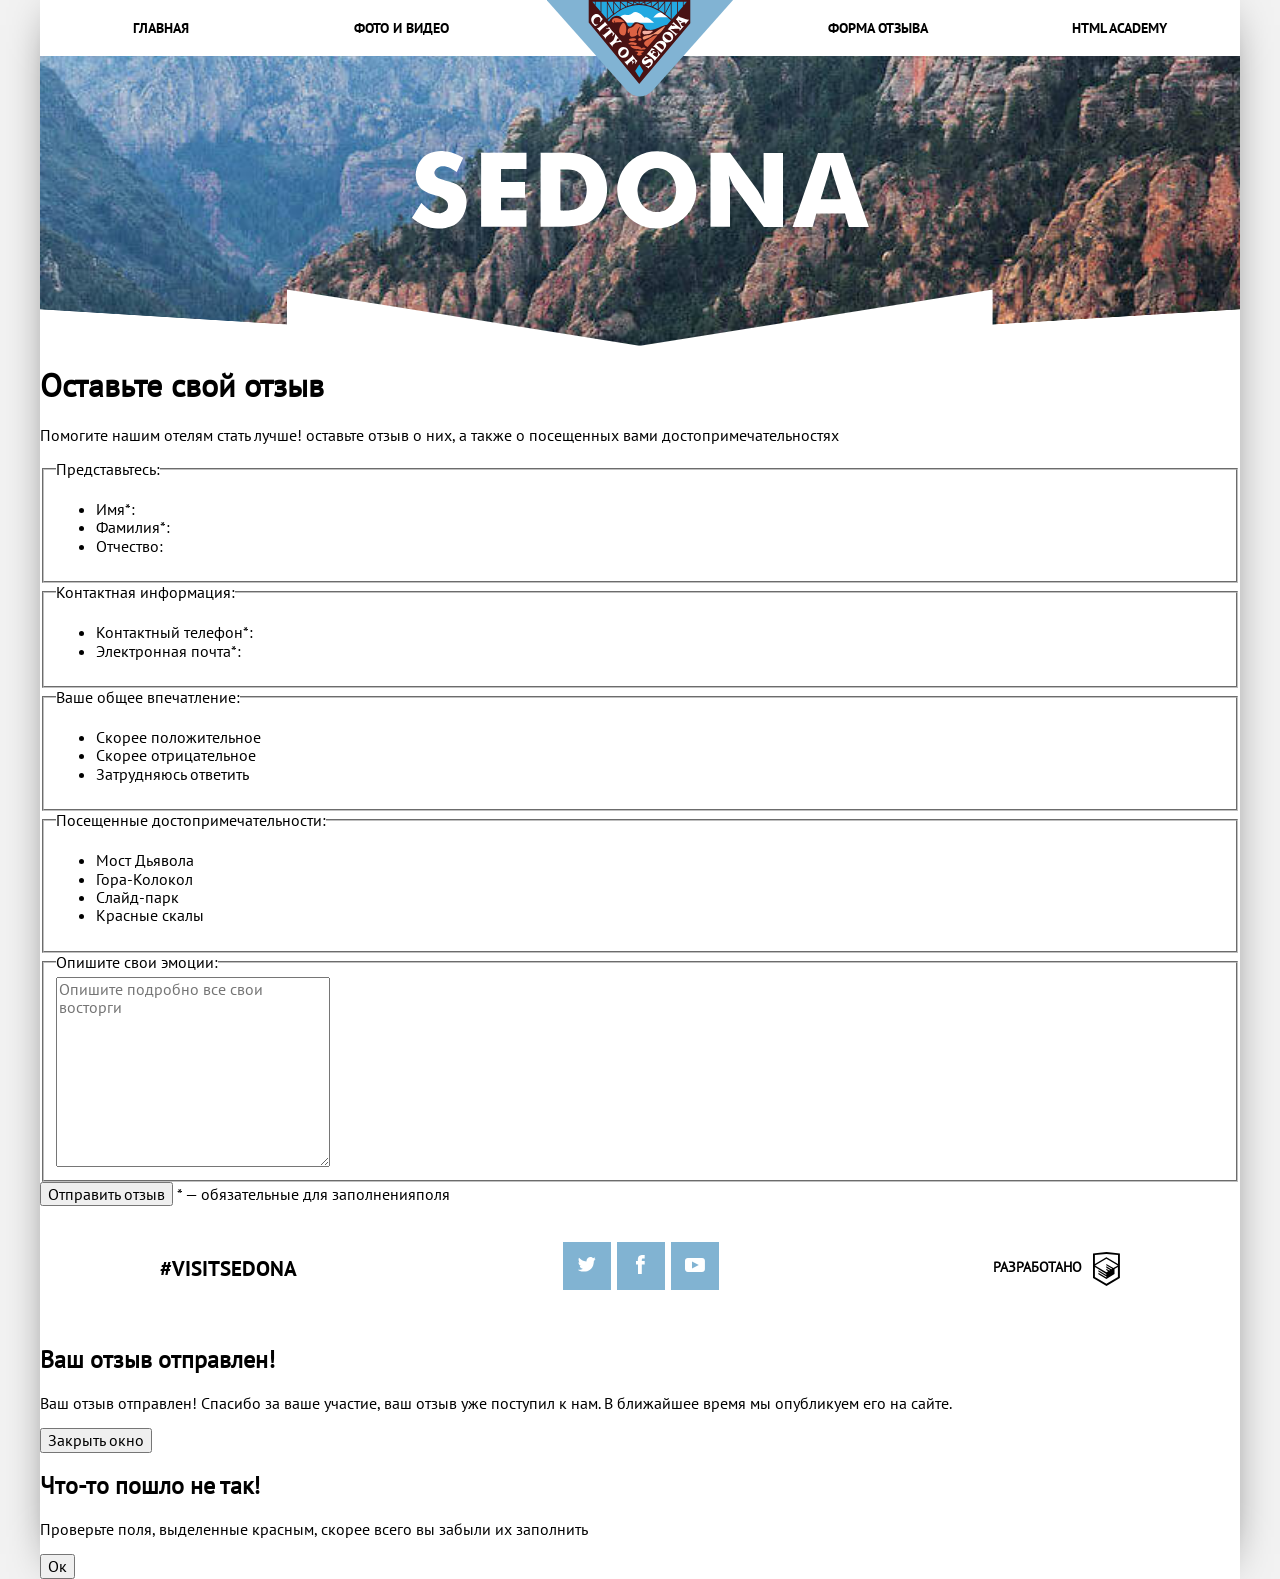
==== form.html @ fbe5e525 "Photo - done" ====
<!DOCTYPE html>
<html lang="en">

<head>
	<meta charset="UTF-8">
	<meta name="viewport" content="width=device-width,initial-scale=1">
	<link rel="stylesheet" href="css/normalize.css">
	<link rel="stylesheet" href="css/style.css">
	<title>Sedona</title>
</head>

<body class="inner-page">
	<div class="container">
		<header class="page-header page-header-nojs">
			<a href="index.html" class="page-header__logo">
				<picture>
					<source media="(min-width: 1200px)" srcset=img/logotype-desktop.svg>
					<source media="(min-width: 768px)" srcset=img/logotype-tablet.svg>
					<img class="page-header__image" src="img/logotype-mobile.svg" alt="Логотип курортного городка «Седона»">
				</picture>
			</a>
			<div class="page-header__wrapper"></div>
			<nav class="main-nav main-nav--closed main-nav--nojs">
				<button class="main-nav__toggle" type="button"><span class="visually-hidden">Открыть меню</span></button>
				<div class="main-nav__wrapper">
					<ul class="main-nav__list site-list">
						<li class="site-list__item site-list__item--active">
							<a href="index.html">Главная</a>
						</li>
						<li class="site-list__item">
							<a href="photo.html">Фото и видео</a>
						</li>
						<li class="site-list__item">
							<a>Форма отзыва</a>
						</li>
						<li class="site-list__item">
							<a href="#">HTML Academy</a>
						</li>
					</ul>
				</div>
			</nav>
		</header>
		<main class="inner-page">
			<section class="comments">
				<h1 class="comments__title">Оставьте свой отзыв</h1>
				<p class="comments__desc">Помогите нашим отелям стать лучше! оставьте отзыв о них, а также о посещенных вами достопримечательностях</p>
				<form action="https://echo.htmlacademy.ru" method="post" class="comments__form">
					<fieldset class="comments__introduce">
						<legend class="comments__form-title">Представьтесь:</legend>
						<ul class="introduce__list">
							<li class="introduce__item">
								<label class="introduce__name" for="name">Имя*:</label>
								<input type="text" class="visually-hidden" name="name" id="name" placeholder="Петр" aria-label="Введите ваше имя" required>
							</li>
							<li class="introduce__item">
								<label class="introduce__name" for="surname">Фамилия*:</label>
								<input type="text" class="visually-hidden" name="surname" id="surname" placeholder="Иванов" aria-label="Введите вашу фамилию" required>
							</li>
							<li class="introduce__item">
								<label class="introduce__name" for="patronymic">Отчество:</label>
								<input type="text" class="visually-hidden" name="patronymic" id="patronymic" placeholder="Александрович" aria-label="Введите ваше отчество">
							</li>
						</ul>
					</fieldset>
					<fieldset class="comments__contacts">
						<legend class="comments__form-title">Контактная информация:</legend>
						<ul class="contacts__list">
							<li class="contacts__item">
								<label for="phonenumber" class="contacts__name">Контактный телефон*:</label>
								<input type="text" class="visually-hidden" name="phonenumber" id="phonenumber" placeholder="Введите телефон" aria-label="Введите ваш номер телефона" required>
							</li>
							<li class="contacts__item">
								<label for="email" class="contacts__name">Электронная почта*:</label>
								<input type="email" class="visually-hidden" name="email" id="email" placeholder="Введите e-mail" aria-label="Введите вашу почту" required>
							</li>
						</ul>
					</fieldset>
					<fieldset class="comments__impression">
						<legend class="comments__form-title">Ваше общее впечатление:</legend>
						<ul class="impression__list">
							<li class="impression__item">
								<input type="radio" class="visually-hidden filter-input-radio" name="feel" value="positive" id="positive-radio" checked>
								<label for="positive-radio" class="impression__name">Скорее положительное</label>
							</li>
							<li class="impression__item">
								<input type="radio" class="visually-hidden filter-input-radio" name="feel" value="negative" id="negative-radio">
								<label for="negative-radio" class="impression__name">Скорее отрицательное</label>
							</li>
							<li class="impression__item">
								<input type="radio" class="visually-hidden filter-input-radio" name="feel" value="uncertainty" id="uncertainty-radio">
								<label for="uncertainty-radio" class="impression__name">Затрудняюсь ответить</label>
							</li>
						</ul>
					</fieldset>
					<fieldset class="comments__places">
						<legend class="comments__form-title">Посещенные достопримечательности:</legend>
						<ul class="places__list">
							<li class="places__item">
								<input type="checkbox" class="visually-hidden filter-input-checkbox" name="devilsbridge" id="devilsbridge" checked>
								<label for="devilsbridge" class="places__name">Мост Дьявола</label>
							</li>
							<li class="places__item">
								<input type="checkbox" class="visually-hidden filter-input-checkbox" name="mountainbell" id="mountainbell" checked>
								<label for="mountainbell" class="places__name">Гора-Колокол</label>
							</li>
							<li class="places__item">
								<input type="checkbox" class="visually-hidden filter-input-checkbox" name="slidepark" id="slidepark" checked>
								<label for="slidepark" class="places__name">Слайд-парк</label>
							</li>
							<li class="places__item">
								<input type="checkbox" class="visually-hidden filter-input-checkbox" name="redrocks" id="redrocks">
								<label for="redrocks" class="places__name">Красные скалы</label>
							</li>
						</ul>
					</fieldset>
					<fieldset class="comments__emotions">
						<legend class="form-title">Опишите свои эмоции:</legend>
						<textarea name="emotions" cols="30" rows="10" class="emotions__input" placeholder="Опишите подробно все свои восторги" aria-label="Опишите ваши эмоции, которые вы получили от путешествий"></textarea>
					</fieldset>
					<div class="comments__wrapper">
						<button class="comments__button" type="submit">Отправить отзыв</button>
						<span class="comments__required-fields"><span class="comments__star">*</span> — обязательные <span class="contest__required-desktop">для заполнения</span>поля</span>
					</div>
				</form>
			</section>

		</main>
		<footer class="page-footer">
			<div class="page-footer-wrapper">
				<b class="page-footer__hashtag">#visitsedona</b>
				<ul class="social__list">
					<li class="social__item">
						<a class="social__link" href="#">
							<img width="18" height="14" src="img/icon-twitter.svg" alt="Иконка социальной сети Твиттер">
						</a>
					</li>
					<li class="social__item">
						<a class="social__link" href="#">
							<img width="9" height="18" src="img/icon-facebook.svg" alt="Иконка социальной сети Фейсбук">
						</a>
					</li>
					<li class="social__item">
						<a class="social__link" href="#">
							<img width="20" height="14" src="img/icon-youtube.svg" alt="Иконка видеохостинга Ютуб">
						</a>
					</li>
				</ul>
				<div class="page-footer__copyright">
					<b class="page-footer__copyright-text" title="Логотип HTML Academy">Разработано</b>
					<a href="#" class="page-footer__copyright-link">
						<svg width="27" height="35" viewBox="0 0 27 35" fill="none">
							<path d="M13.6 0h-.1L0 1.4v24.7l13.5 8 13.4-8V1.4L13.6 0zM25 12.1L13.5 5.3v-.1h-.1l-.1-.1v.1L1.9 12.1v-9l11.5-1.2L25 3.1v9zM13.4 6.8l11.5 6.7-4.5 2.6-7.1-4.2v1.4l5.9 3.5-.9.5-5-3v1.4l3.8 2.3-.8.5-3-1.8v1.4l1.9 1.1-1.8 1.1L2 13.6l11.4-6.8zM1.9 15.1l11.4 6.8v1l-7.9-4.7v1.4l8 4.8v1.1l-8-4.7v1.4l8 4.8 8.1-4.9v-5.2l3.4-2v10l-11.5 6.9L1.9 25v-9.9z" fill="#000" />
						</svg>
					</a>
				</div>
			</div>
		</footer>
		<section class="success success-none">
			<h2 class="success__title">Ваш отзыв отправлен!</h2>
			<p class="success__text">Ваш отзыв отправлен! Спасибо за ваше участие, ваш отзыв уже поступил к нам. В ближайшее время мы опубликуем его на сайте.</p>
			<button class="success__close">Закрыть окно</button>
		</section>
		<section class="failure failure-none">
			<h2 class="failure__title">Что-то пошло не так!</h2>
			<p class="failure__text">Проверьте поля, выделенные красным, скорее всего вы забыли их заполнить</p>
			<button class="failure__confirm">Ок</button>
		</section>
	</div>
	<script src="scripts/main-nav.js"></script>
</body>

</html>
---- css/style.css ----
@font-face {
  font-weight: normal;
  font-family: "PT Sans Regular";
  font-style: normal;
  font-display: swap;
  src: url("../fonts/ptsans.woff2") format("woff2"), url("../fonts/ptsans.woff") format("woff");
}
@font-face {
  font-weight: bold;
  font-family: "PT Sans Bold";
  font-style: normal;
  font-display: swap;
  src: url("../fonts/ptsansbold.woff2") format("woff2"), url("../fonts/ptsansbold.woff") format("woff");
}
body {
  min-width: 320px;
  font-family: "PT Sans Regular", "Arial", sans-serif;
  background-color: #f2f2f2;
}
.container {
  max-width: 1200px;
  margin: 0 auto;
  background-color: #ffffff;
  box-shadow: 0px 0px 49px -25px #000000;
}
.visually-hidden:not(:focus):not(:active),
input[type="checkbox"].visually-hidden,
input[type="radio"].visually-hidden {
  position: absolute;
  width: 1px;
  height: 1px;
  margin: -1px;
  border: 0;
  padding: 0;
  white-space: nowrap;
  clip-path: insert(100%);
  clip: rect(0 0 0 0);
  overflow: hidden;
}
img {
  max-width: 100%;
  height: auto;
}
.list-reset {
  margin: 0;
  padding: 0;
  list-style: none;
}
.text-reset {
  margin: 0;
  padding: 0;
}
.index-central {
  margin: 0 auto;
  max-width: 940px;
}
.page-header {
  position: relative;
  width: 100%;
  display: flex;
  flex-direction: column;
}
.page-header__wrapper {
  position: relative;
  margin-top: -29.7px;
  order: 1;
  width: 100%;
  min-height: 389px;
  background-image: url(../img/text-index-mobile.svg), url(../img/bg-back-mobile@1x.jpg);
  background-repeat: no-repeat;
  background-position: center 90px, center 0px;
  background-size: 282px 214px, 768px auto;
}
@media (min-resolution: 144dpi), (min-resolution: 1.5dppx) {
  .page-header__wrapper {
    background-image: url(../img/text-index-mobile.svg), url(../img/bg-back-mobile@2x.jpg);
  }
}
.page-header__wrapper::after {
  content: "";
  position: absolute;
  bottom: 0;
  width: 100%;
  height: 26px;
  background: linear-gradient(to bottom left, transparent 50%, #ffffff 50.9%) left / 51.5% 100% no-repeat, linear-gradient(to bottom right, transparent 50%, #ffffff 50.9%) right / 51.5% 100% no-repeat;
}
.page-header__logo {
  text-align: center;
  z-index: 2;
}
.inner-page .page-header__wrapper {
  min-height: 158px;
  background-image: url(../img/inner-text-mobile.svg), url(../img/bg-back-mobile@1x.jpg);
  background-repeat: no-repeat;
  background-position: center 52px, center -231px;
  background-size: 229px 39px, 768px auto;
}
@media (min-width: 768px) {
  .page-header__wrapper {
    margin-top: 0px;
    min-height: 518px;
    background-image: url(../img/text-index-tablet.svg), url(../img/bg-back-desktop@1x.jpg);
    background-repeat: no-repeat;
    background-position: center 77px, center 0px;
    background-size: 460px 350px, 1200px auto;
  }
  .page-header__wrapper::after {
    content: "";
    position: absolute;
    bottom: -1px;
    width: 100%;
    height: 38px;
    background: linear-gradient(to bottom left, transparent 50%, #ffffff 50.9%) left / 51.5% 100% no-repeat, linear-gradient(to bottom right, transparent 50%, #ffffff 50.9%) right / 51.5% 100% no-repeat;
  }
  .page-header__wrapper::before {
    content: "";
    position: absolute;
    left: 50%;
    bottom: -1px;
    transform: translateX(-50%);
    width: 706px;
    height: 58px;
    background: linear-gradient(to bottom left, transparent 50%, #ffffff 50.9%) left / 51.5% 100% no-repeat, linear-gradient(to bottom right, transparent 50%, #ffffff 50.9%) right / 51.5% 100% no-repeat;
  }
  .inner-page .page-header__wrapper {
    min-height: 290px;
    background-image: url(../img/inner-text-tablet.svg), url(../img/bg-back-mobile@1x.jpg);
    background-repeat: no-repeat;
    background-position: center 95px, center -276px;
    background-size: 457px 78px, 1200px auto;
  }
}
@media (min-width: 768px) and (min-resolution: 144dpi), (min-width: 768px) and (min-resolution: 1.5dppx) {
  .page-header__wrapper {
    background-image: url(../img/text-index-tablet.svg), url(../img/bg-back-desktop@2x.jpg);
  }
}
.main-nav {
  position: relative;
}
.main-nav {
  order: -1;
}
@media (max-width: 767px) {
  .main-nav--opened .main-nav__list {
    display: block;
  }
  .main-nav--closed .main-nav__list {
    display: none;
  }
}
.main-nav__wrapper {
  background-color: #81b3d2;
}
.main-nav__list {
  margin: 0;
  padding: 0;
  list-style: none;
}
.site-list__item {
  box-shadow: inset 0px 1px 0px 0px rgba(255, 255, 255, 0.2), inset 0px -1px 0px 0px rgba(1, 1, 1, 0.2);
}
.site-list__item a {
  display: block;
  padding: 7px 25px;
  font-family: "PT Sans Bold";
  font-size: 18px;
  line-height: 40px;
  font-weight: bold;
  text-transform: uppercase;
  text-decoration: none;
  color: #ffffff;
  text-align: center;
}
.site-list__item:first-child {
  box-shadow: inset 0px 1px 0px 0px rgba(255, 255, 255, 0.2), inset 0px -1px 0px 0px rgba(1, 1, 1, 0.2);
}
.site-list__item:last-child {
  box-shadow: inset 0px 1px 0px 0px rgba(255, 255, 255, 0.2), inset 0px -1px 4px 0px rgba(1, 1, 1, 0.2);
}
.main-nav__toggle {
  position: absolute;
  top: 17px;
  right: 20px;
  display: block;
  padding: 0;
  width: 23px;
  height: 21px;
  background: none;
  border: none;
  z-index: 3;
}
.main-nav--closed .main-nav__toggle::before {
  content: "";
  position: absolute;
  top: 0;
  right: 0;
  width: 23px;
  height: 4px;
  background-color: #81b3d2;
  box-shadow: 0 8px 0 0 #81b3d2, 0 16px 0 0 #81b3d2;
}
.main-nav--opened .main-nav__toggle::before {
  content: "";
  position: absolute;
  top: -3px;
  right: 9.5px;
  width: 4px;
  height: 28px;
  background-color: #ffffff;
  transform: rotate(45deg);
}
.main-nav--opened .main-nav__toggle::after {
  content: "";
  position: absolute;
  top: -3px;
  right: 9.5px;
  width: 4px;
  height: 28px;
  background-color: #ffffff;
  transform: rotate(-45deg);
}
.main-nav--nojs .main-nav__list {
  display: block;
}
.main-nav--nojs .main-nav__toggle {
  display: none;
}
@media (min-width: 768px) {
  .page-header__logo {
    position: absolute;
    left: 50%;
    transform: translateX(-50%);
  }
  .main-nav__toggle {
    display: none;
  }
  .main-nav__wrapper {
    background-color: transparent;
  }
  .main-nav__list {
    min-height: 56px;
    display: flex;
    flex-wrap: wrap;
    align-items: center;
  }
  .site-list__item {
    width: 20%;
    box-shadow: none;
  }
  .site-list__item a {
    font-size: 14px;
    line-height: 26px;
    color: #000000;
  }
  .site-list__item:nth-child(-n+8) {
    width: 20.1%;
  }
  .site-list__item:nth-child(3),
  .site-list__item:nth-child(7) {
    margin-left: 19.6%;
  }
  .site-list__item:first-child {
    box-shadow: none;
  }
  .site-list__item:last-child {
    box-shadow: none;
  }
  .main-nav--nojs .main-nav__list {
    display: flex;
  }
}
.features__wrapper {
  max-width: 500px;
  padding: 0px 25px;
  margin: 39px auto 42px;
}
.features__city {
  display: block;
  margin-bottom: 29px;
  font-family: "PT Sans Bold";
  font-size: 18px;
  line-height: 26px;
  font-weight: bold;
  color: #000000;
  text-align: center;
  text-transform: uppercase;
}
.features__reason {
  margin: 0;
  padding: 0;
  font-family: "PT Sans Regular";
  font-size: 14px;
  line-height: 26px;
  font-weight: normal;
  color: #333333;
  text-align: center;
  text-transform: uppercase;
}
.features__list {
  margin: 0;
  padding: 0;
  list-style: none;
  margin-bottom: 30px;
  position: relative;
}
@media (max-width: 767px) {
  .features__list::before {
    content: "";
    position: absolute;
    top: -16px;
    width: 100%;
    height: 16px;
    background: linear-gradient(to bottom left, transparent 50%, #81b3d2 50.9%) left / 51.5% 100% no-repeat, linear-gradient(to bottom right, transparent 50%, #81b3d2 50.9%) right / 51.5% 100% no-repeat;
  }
}
.features__items-wrapper {
  position: relative;
  padding: 29px 32px;
  max-width: 512px;
  margin: 0px auto;
  box-sizing: border-box;
}
.features__items-wrapper::after {
  content: "";
  position: absolute;
  bottom: 0;
  left: 50%;
  transform: translateX(-50%);
  width: 88%;
  height: 1px;
  background-color: #d6d6d6;
}
@media (min-width: 550px) {
  .features__items-wrapper::after {
    width: 100%;
  }
}
.features__item:nth-child(n+3) {
  background-color: #eeeeee;
}
.features__item:last-child .features__items-wrapper::after {
  content: none;
}
.features__text-wrapper {
  padding: 39px 20px 41px;
  background-color: #81b3d2;
}
.features__title {
  margin: 0;
  padding: 0;
  font-family: "PT Sans Bold";
  font-size: 18px;
  line-height: 26px;
  font-weight: bold;
  text-transform: uppercase;
  text-align: center;
  color: #ffffff;
}
.features__number,
.features__desc {
  margin: 0;
  padding: 0;
  font-family: "PT Sans Regular";
  font-size: 14px;
  line-height: 21px;
  font-weight: normal;
  color: #ffffff;
  text-align: center;
  text-transform: uppercase;
}
.features__number {
  display: block;
  padding: 10px 0px 18px;
}
.features__title--color {
  color: #000000;
}
.features__text-color {
  color: #333333;
}
.features_wrapper-picture {
  margin: 0;
  padding: 0;
  font-size: 0;
  line-height: 0;
  text-align: center;
  background-color: #ededed;
}
.features__sublist {
  margin: 0;
  padding: 0;
  list-style: none;
  padding: 37px 20px 7px 70px;
  display: flex;
  flex-direction: column;
  max-width: 512px;
  margin: 0 auto;
  box-sizing: border-box;
}
.features__sublist-item {
  position: relative;
  margin-bottom: 31px;
}
.features__sublist-title {
  margin: 0;
  padding: 0;
  margin-bottom: 17px;
  font-family: "PT Sans Bold";
  font-size: 18px;
  line-height: 26px;
  font-weight: bold;
  color: #000000;
  text-transform: uppercase;
}
.features__sublist-desc {
  margin: 0;
  padding: 0;
  font-family: "PT Sans Regular";
  font-size: 14px;
  line-height: 21px;
  font-weight: normal;
  color: #333333;
  text-transform: uppercase;
}
.features__sublist-house::before {
  content: "";
  position: absolute;
  top: -8.2px;
  left: -48px;
  width: 39px;
  height: 37px;
  background-image: url('../img/icon-house.svg');
}
.features__sublist--food {
  order: 1;
}
.features__sublist--food::before {
  content: "";
  position: absolute;
  top: -4px;
  left: -52px;
  width: 40px;
  height: 35px;
  background-image: url('../img/icon-food.svg');
}
.features__sublist--souvenir::before {
  content: "";
  position: absolute;
  top: -10.2px;
  left: -45px;
  width: 32px;
  height: 38px;
  background-image: url('../img/icon-souvenir.svg');
}
@media (min-width: 768px) {
  .features__wrapper {
    margin: 48px auto 49px;
  }
  .features__city {
    font-size: 21px;
    margin-bottom: 30px;
  }
  .features__list {
    display: flex;
    flex-direction: row;
    flex-wrap: wrap;
    margin-bottom: 0;
  }
  .features__item:nth-child(n+3) {
    width: 33.33333333%;
  }
  .features__item-wrapper {
    display: flex;
  }
  .features__text-wrapper {
    width: 33.33333333%;
    display: flex;
    flex-direction: column;
    justify-content: center;
    box-sizing: border-box;
  }
  .features__title {
    font-size: 21px;
  }
  .features__number {
    padding: 12px 0px 24px;
  }
  .features_wrapper-picture {
    width: 66.66666667%;
  }
  .features__picture {
    width: 100%;
    height: 256px;
  }
  .features__text-wrapper--sort {
    order: 1;
  }
  .features__sublist {
    margin-left: -7.553%;
    padding: 161px 48px 41px;
    max-width: none;
    flex-direction: row;
    justify-content: flex-start;
    flex-wrap: wrap;
  }
  .features__sublist-item {
    margin-left: 7.553%;
    margin-bottom: 20px;
    width: 25.3%;
  }
  .features__sublist-house::before {
    top: -99px;
    left: 50%;
    transform: translateX(-50%);
    width: 75px;
    height: 73px;
    background-image: url('../img/icon-house-tablet.svg');
  }
  .features__sublist--food {
    order: 0;
  }
  .features__sublist--food::before {
    top: -99px;
    left: 50%;
    transform: translateX(-50%);
    width: 77px;
    height: 69px;
    background-image: url('../img/icon-food-tablet.svg');
  }
  .features__sublist--souvenir::before {
    top: -99px;
    left: 50%;
    transform: translateX(-50%);
    width: 63px;
    height: 76px;
    background-image: url('../img/icon-souvenir-tablet.svg');
  }
  .features__sublist-title {
    margin-bottom: 20px;
    font-size: 21px;
    text-align: center;
  }
  .features__sublist-desc {
    text-align: center;
  }
  .features__items-wrapper {
    padding: 47px 49px 45px;
  }
  .features__items-wrapper::after {
    content: none;
  }
}
.beinterestedin {
  margin: 0 auto;
  padding: 0px 20px 49px;
  max-width: 512px;
  box-sizing: border-box;
}
.beinterestedin__title {
  display: block;
  margin-bottom: 23px;
  font-family: "PT Sans Bold";
  font-size: 21px;
  line-height: 26px;
  font-weight: bold;
  color: #000000;
  text-align: center;
  text-transform: uppercase;
}
.beinterestedin__desc {
  margin: 0;
  padding: 0;
  margin-bottom: 35px;
  font-family: "PT Sans Regular";
  font-size: 14px;
  line-height: 24px;
  font-weight: normal;
  color: #333333;
  text-align: center;
  text-transform: uppercase;
}
.beinterestedin__desc--br {
  display: none;
}
.beinterestedin__button {
  display: block;
  width: 100%;
  padding: 16px 20px;
  font-family: "PT Sans Bold";
  font-size: 21px;
  line-height: 26px;
  font-weight: bold;
  color: #ffffff;
  text-align: center;
  text-transform: uppercase;
  border: 0;
  background-color: #81b3d2;
  box-sizing: border-box;
  cursor: pointer;
}
@media (min-width: 768px) {
  .beinterestedin {
    padding: 56px 0px 58px;
    max-width: 458px;
  }
  .beinterestedin__title {
    font-size: 30px;
    margin-bottom: 36px;
  }
  .beinterestedin__desc--br {
    display: block;
  }
}
.map__wrapper {
  width: 100%;
  height: 350px;
  background: url(../img/icon-map-marker.svg) no-repeat, url(../img/bg-map-desktop@1x.jpg) no-repeat #eeeeee;
  background-size: 27px 27px, auto 350px;
  background-position: 50% 49.5%, 50% 46.5%;
}
@media (min-resolution: 144dpi), (min-resolution: 1.5dppx) {
  .map__wrapper {
    background: url(../img/icon-map-marker.svg) no-repeat, url(../img/bg-map-desktop@2x.jpg) no-repeat #eeeeee;
    background-size: 27px 27px,
			auto 350px;
    background-position: 50% 49.5%, 50% 46.5%;
  }
}
.iframe-map {
  width: 100%;
}
.photos__data-wrapper {
  padding: 40px 20px 30px;
  max-width: 435px;
  margin: 0 auto;
}
.photos__title {
  margin: 0;
  padding: 0;
  margin-bottom: 28px;
  font-family: "PT Sans Bold";
  font-size: 18px;
  line-height: 26px;
  font-weight: bold;
  color: #000000;
  text-align: center;
  text-transform: uppercase;
}
.photos__desc {
  margin: 0;
  padding: 0;
  font-family: "PT Sans Regular";
  font-size: 14px;
  line-height: 24px;
  font-weight: normal;
  color: #333333;
  text-align: center;
  text-transform: uppercase;
}
.photos__list {
  margin: 0;
  padding: 0;
  list-style: none;
  display: flex;
  flex-direction: column;
}
.photos__item {
  padding: 22px 0px 17px;
  display: flex;
  justify-content: center;
  border-top: 1px solid #e5e5e5;
  border-bottom: 1px solid #e5e5e5;
}
.photos_wrapper-picture {
  margin: 0;
  padding: 0;
  margin-bottom: 12px;
  font-size: 0;
  line-height: 0;
}
.photos__title-picture {
  margin: 0;
  padding: 0;
  margin-bottom: 2px;
  font-family: "PT Sans Bold";
  font-size: 14px;
  line-height: 24px;
  font-weight: bold;
  color: #000000;
  text-transform: uppercase;
  text-align: left;
}
.photos__author-name {
  margin: 0;
  padding: 0;
  margin-bottom: 9px;
  display: block;
  font-family: "PT Sans Regular";
  font-size: 14px;
  line-height: 24px;
  font-weight: normal;
  color: #333333;
  text-align: left;
}
.photos__like-wrapper {
  display: flex;
  align-items: center;
  min-width: 65px;
}
.like__button {
  margin: 0;
  padding: 0;
  margin-right: 16px;
  border: 0;
  background: 0;
}
.photos__count {
  position: relative;
  display: block;
  font-family: "PT Sans Bold";
  font-size: 14px;
  line-height: 24px;
  font-weight: bold;
  color: #000000;
}
@media (min-width: 768px) {
  .photos {
    margin: 0 auto;
    padding: 0px 60px;
    max-width: 768px;
    box-sizing: border-box;
  }
  .photos__data-wrapper {
    padding: 72px 0px 70px;
  }
  .photos__title {
    font-size: 30px;
  }
  .photos__list {
    flex-direction: row;
    flex-wrap: wrap;
  }
  .photos__item {
    padding: 0;
    border: 0;
  }
  .photos__item:first-child {
    width: 100%;
  }
  .photos_wrapper-picture {
    margin: 0;
  }
  .photos-wrapper-color {
    padding: 15px 20px;
    display: flex;
    justify-content: space-between;
    background-color: #f2f2f2;
  }
  .photos__author-name {
    margin: 0;
  }
  .like__button {
    margin-right: 10px;
  }
}
@media (min-width: 1200px) {
  .photos {
    padding: 0;
    min-width: 100%;
  }
  .photos__data-wrapper {
    padding-top: 109px;
  }
  .photos__item-wrapper {
    position: relative;
  }
  .photos__title-picture {
    color: #ffffff;
  }
  .photos__author-name {
    color: #ffffff;
  }
  .like__button path {
    opacity: 1;
    fill: #ffffff;
  }
  .photos__count {
    color: #ffffff;
  }
  .photos-wrapper-color {
    position: absolute;
    margin-top: -80px;
    width: 100%;
    background-color: rgba(0, 0, 0, 0.3);
    box-sizing: border-box;
  }
}
.videopres {
  padding: 35px 0px 39px;
}
.videopres-text-wrapper {
  margin: 0 auto;
  padding: 0px 20px;
  max-width: 440px;
}
.videopres__title {
  display: block;
  margin-bottom: 28px;
  font-family: "PT Sans Bold";
  font-size: 18px;
  line-height: 26px;
  font-weight: bold;
  color: #000000;
  text-transform: uppercase;
  text-align: center;
}
.videopres__desc {
  margin: 0;
  padding: 0;
  margin-bottom: 35px;
  font-family: "PT Sans Regular";
  font-size: 14px;
  line-height: 24px;
  font-weight: normal;
  color: #333333;
  text-transform: uppercase;
  text-align: center;
}
.videopres_wrapper-picture {
  margin: 0;
  padding: 0;
  font-size: 0;
  line-height: 0;
  text-align: center;
}
.videopres__controls {
  position: relative;
  margin: 0 auto;
  max-width: 280px;
}
.videopres__progress-bar {
  position: absolute;
  top: -45px;
  width: 280px;
  height: 45px;
  background-color: rgba(0, 0, 0, 0.6);
}
.videopres__progress-bar::before {
  content: "";
  position: absolute;
  top: 50%;
  left: 50%;
  transform: translate(-50%, -50%);
  width: 235px;
  height: 3px;
  background-color: rgba(255, 255, 255, 0.2);
}
.videopres__progress-bar::after {
  content: "";
  position: absolute;
  top: 50%;
  left: 58px;
  transform: translateY(-50%);
  width: 9px;
  height: 9px;
  background-color: #ffffff;
  border-radius: 50%;
}
.videopres__buttons {
  padding-left: 25px;
  padding-right: 23px;
  height: 66px;
  display: flex;
  justify-content: space-between;
  background-color: #f2f2f2;
}
.videopres__button {
  padding: 0;
  border: none;
  background: none;
}
.button-subtitle {
  margin-left: auto;
  margin-right: 31px;
}
.videopres_wrapper-video {
  position: relative;
}
.video {
  position: absolute;
  width: 100%;
  height: 100%;
  z-index: 2;
}
@media (min-width: 768px) {
  .videopres {
    margin: 0 auto;
    padding: 64px 60px 39px;
    max-width: 768px;
    box-sizing: border-box;
  }
  .videopres__title {
    font-size: 30px;
  }
  .videopres__desc {
    margin-bottom: 73px;
  }
  .videopres__controls {
    margin-top: -93px;
    min-width: 100%;
  }
  .videopres__progress-bar {
    top: auto;
    width: 89%;
    height: 93px;
    background: none;
  }
  .videopres__progress-bar::before {
    width: 389px;
  }
  .videopres__progress-bar::after {
    left: 206px;
  }
  .videopres__buttons {
    padding-left: 35px;
    padding-right: 41px;
    height: 93px;
    background-color: rgba(0, 0, 0, 0.6);
  }
  .videopres__button path {
    fill: #ffffff;
  }
}
@media (min-width: 1200px) {
  .videopres {
    padding: 64px 0px 84px;
    max-width: 800px;
  }
  .videopres__progress-bar::before {
    width: 540px;
  }
}
.page-footer {
  padding: 38px 0px 23px;
}
.page-footer-wrapper {
  display: flex;
  flex-direction: column;
  align-items: center;
}
@media (min-width: 600px) {
  .page-footer-wrapper {
    flex-direction: row;
    justify-content: space-around;
  }
}
.page-footer__hashtag {
  display: block;
  font-family: "PT Sans Bold";
  font-size: 21px;
  line-height: 26px;
  font-weight: normal;
  color: #000000;
  text-transform: uppercase;
}
.social__list {
  margin: 0;
  padding: 0;
  list-style: none;
  margin: 38px 0px 34px -6px;
  width: 162px;
  display: flex;
  justify-content: flex-start;
  flex-wrap: wrap;
}
@media (min-width: 600px) {
  .social__list {
    margin: 0;
  }
}
.social__item {
  margin-left: 6px;
  margin-bottom: 6px;
  display: flex;
  justify-content: center;
  align-items: center;
  width: 48px;
  height: 48px;
  background-color: #81b3d2;
}
.page-footer__copyright {
  display: flex;
  align-items: center;
}
.page-footer__copyright-text {
  display: block;
  margin-top: -5px;
  margin-right: 11px;
  font-family: "PT Sans Regular";
  font-size: 14px;
  line-height: 26px;
  font-weight: bold;
  color: #000000;
  text-transform: uppercase;
}
.page-footer__copyright-link {
  font-size: 0;
}
@media (min-width: 768px) {
  .page-footer {
    padding: 36px 60px 30px;
  }
  .page-footer-wrapper {
    justify-content: space-between;
  }
  .social__list {
    margin-left: -15px;
  }
}
@media (min-width: 1200px) {
  .page-footer {
    padding: 36px 120px 30px;
  }
}
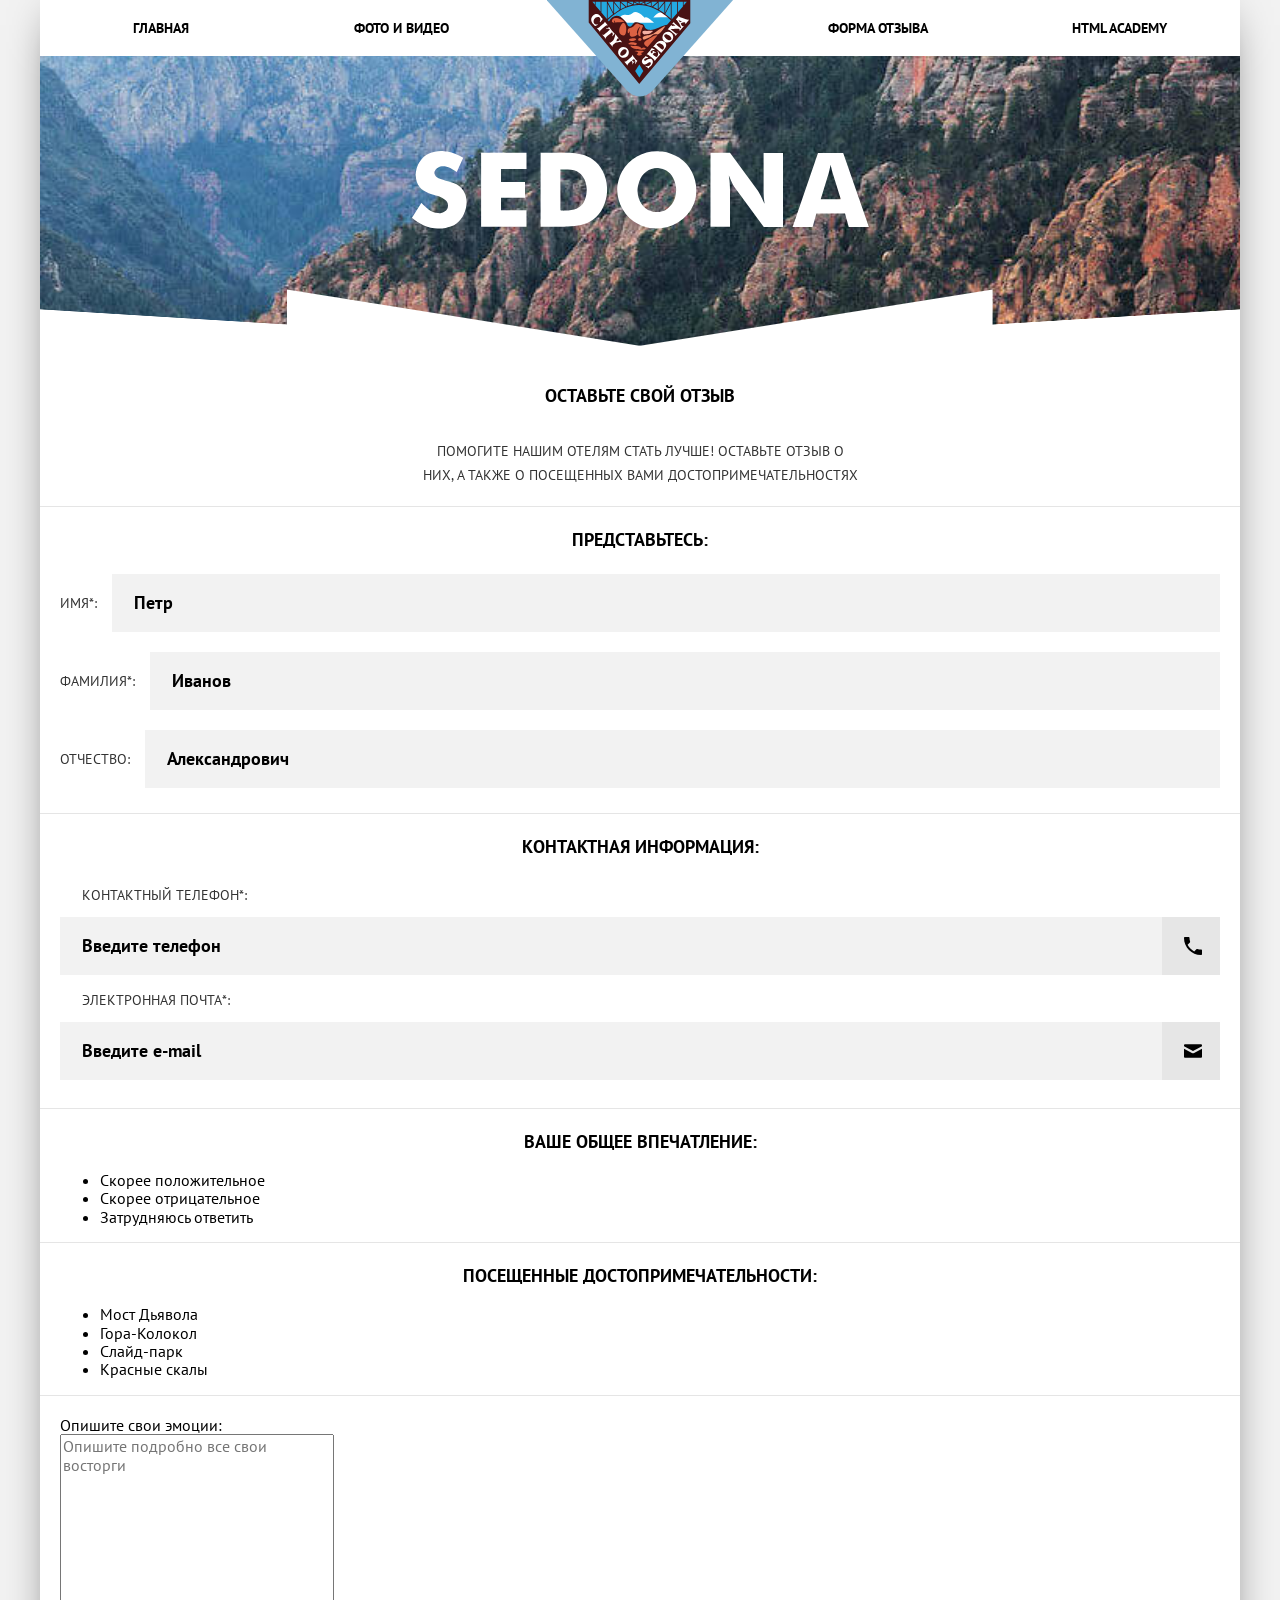
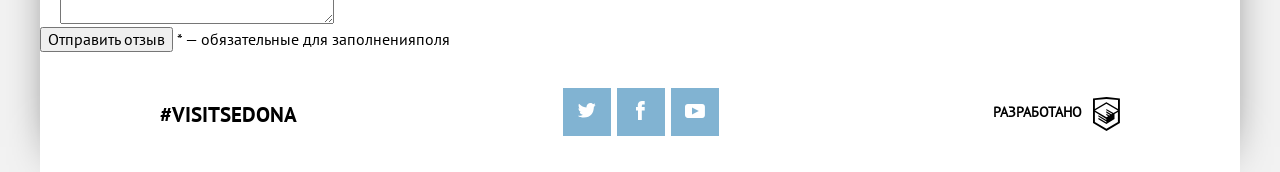
==== commit a9cbae0d: "Начал делать form__mobile" ====
--- a/form.html
+++ b/form.html
@@ -42,88 +42,99 @@
 		</header>
 		<main class="inner-page">
 			<section class="comments">
-				<h1 class="comments__title">Оставьте свой отзыв</h1>
-				<p class="comments__desc">Помогите нашим отелям стать лучше! оставьте отзыв о них, а также о посещенных вами достопримечательностях</p>
+				<div class="comments__text-wrapper">
+					<h1 class="comments__title">Оставьте свой отзыв</h1>
+					<p class="comments__desc">Помогите нашим отелям стать лучше! оставьте отзыв о них, а также о посещенных вами достопримечательностях</p>
+				</div>
 				<form action="https://echo.htmlacademy.ru" method="post" class="comments__form">
-					<fieldset class="comments__introduce">
-						<legend class="comments__form-title">Представьтесь:</legend>
-						<ul class="introduce__list">
-							<li class="introduce__item">
-								<label class="introduce__name" for="name">Имя*:</label>
-								<input type="text" class="visually-hidden" name="name" id="name" placeholder="Петр" aria-label="Введите ваше имя" required>
-							</li>
-							<li class="introduce__item">
-								<label class="introduce__name" for="surname">Фамилия*:</label>
-								<input type="text" class="visually-hidden" name="surname" id="surname" placeholder="Иванов" aria-label="Введите вашу фамилию" required>
-							</li>
-							<li class="introduce__item">
-								<label class="introduce__name" for="patronymic">Отчество:</label>
-								<input type="text" class="visually-hidden" name="patronymic" id="patronymic" placeholder="Александрович" aria-label="Введите ваше отчество">
-							</li>
-						</ul>
-					</fieldset>
-					<fieldset class="comments__contacts">
-						<legend class="comments__form-title">Контактная информация:</legend>
-						<ul class="contacts__list">
-							<li class="contacts__item">
-								<label for="phonenumber" class="contacts__name">Контактный телефон*:</label>
-								<input type="text" class="visually-hidden" name="phonenumber" id="phonenumber" placeholder="Введите телефон" aria-label="Введите ваш номер телефона" required>
-							</li>
-							<li class="contacts__item">
-								<label for="email" class="contacts__name">Электронная почта*:</label>
-								<input type="email" class="visually-hidden" name="email" id="email" placeholder="Введите e-mail" aria-label="Введите вашу почту" required>
-							</li>
-						</ul>
-					</fieldset>
-					<fieldset class="comments__impression">
-						<legend class="comments__form-title">Ваше общее впечатление:</legend>
-						<ul class="impression__list">
-							<li class="impression__item">
-								<input type="radio" class="visually-hidden filter-input-radio" name="feel" value="positive" id="positive-radio" checked>
-								<label for="positive-radio" class="impression__name">Скорее положительное</label>
-							</li>
-							<li class="impression__item">
-								<input type="radio" class="visually-hidden filter-input-radio" name="feel" value="negative" id="negative-radio">
-								<label for="negative-radio" class="impression__name">Скорее отрицательное</label>
-							</li>
-							<li class="impression__item">
-								<input type="radio" class="visually-hidden filter-input-radio" name="feel" value="uncertainty" id="uncertainty-radio">
-								<label for="uncertainty-radio" class="impression__name">Затрудняюсь ответить</label>
-							</li>
-						</ul>
-					</fieldset>
-					<fieldset class="comments__places">
-						<legend class="comments__form-title">Посещенные достопримечательности:</legend>
-						<ul class="places__list">
-							<li class="places__item">
-								<input type="checkbox" class="visually-hidden filter-input-checkbox" name="devilsbridge" id="devilsbridge" checked>
-								<label for="devilsbridge" class="places__name">Мост Дьявола</label>
-							</li>
-							<li class="places__item">
-								<input type="checkbox" class="visually-hidden filter-input-checkbox" name="mountainbell" id="mountainbell" checked>
-								<label for="mountainbell" class="places__name">Гора-Колокол</label>
-							</li>
-							<li class="places__item">
-								<input type="checkbox" class="visually-hidden filter-input-checkbox" name="slidepark" id="slidepark" checked>
-								<label for="slidepark" class="places__name">Слайд-парк</label>
-							</li>
-							<li class="places__item">
-								<input type="checkbox" class="visually-hidden filter-input-checkbox" name="redrocks" id="redrocks">
-								<label for="redrocks" class="places__name">Красные скалы</label>
-							</li>
-						</ul>
-					</fieldset>
-					<fieldset class="comments__emotions">
-						<legend class="form-title">Опишите свои эмоции:</legend>
-						<textarea name="emotions" cols="30" rows="10" class="emotions__input" placeholder="Опишите подробно все свои восторги" aria-label="Опишите ваши эмоции, которые вы получили от путешествий"></textarea>
-					</fieldset>
+					<div class="comments-wrapper">
+						<fieldset class="comments__introduce comments__fieldset">
+							<legend class="comments__form-title">Представьтесь:</legend>
+							<ul class="introduce__list">
+								<li class="introduce__item">
+									<label class="introduce__name" for="name">Имя*:</label>
+									<input type="text" class="introduce__input" name="name" id="name" placeholder="Петр" aria-label="Введите ваше имя" required>
+								</li>
+								<li class="introduce__item">
+									<label class="introduce__name" for="surname">Фамилия*:</label>
+									<input type="text" class="introduce__input" name="surname" id="surname" placeholder="Иванов" aria-label="Введите вашу фамилию" required>
+								</li>
+								<li class="introduce__item">
+									<label class="introduce__name" for="patronymic">Отчество:</label>
+									<input type="text" class="introduce__input" name="patronymic" id="patronymic" placeholder="Александрович" aria-label="Введите ваше отчество">
+								</li>
+							</ul>
+						</fieldset>
+					</div>
+					<div class="comments-wrapper">
+						<fieldset class="comments__contacts comments__fieldset">
+							<legend class="comments__form-title">Контактная информация:</legend>
+							<ul class="contacts__list">
+								<li class="contacts__item">
+									<label for="phonenumber" class="contacts__name">Контактный телефон*:</label>
+									<input type="text" class="contacts__input" name="phonenumber" id="phonenumber" placeholder="Введите телефон" aria-label="Введите ваш номер телефона" required>
+								</li>
+								<li class="contacts__item">
+									<label for="email" class="contacts__name">Электронная почта*:</label>
+									<input type="email" class="contacts__input" name="email" id="email" placeholder="Введите e-mail" aria-label="Введите вашу почту" required>
+								</li>
+							</ul>
+						</fieldset>
+					</div>
+					<div class="comments-wrapper">
+						<fieldset class="comments__impression comments__fieldset">
+							<legend class="comments__form-title">Ваше общее впечатление:</legend>
+							<ul class="impression__list">
+								<li class="impression__item">
+									<input type="radio" class="visually-hidden filter-input-radio" name="feel" value="positive" id="positive-radio" checked>
+									<label for="positive-radio" class="impression__name">Скорее положительное</label>
+								</li>
+								<li class="impression__item">
+									<input type="radio" class="visually-hidden filter-input-radio" name="feel" value="negative" id="negative-radio">
+									<label for="negative-radio" class="impression__name">Скорее отрицательное</label>
+								</li>
+								<li class="impression__item">
+									<input type="radio" class="visually-hidden filter-input-radio" name="feel" value="uncertainty" id="uncertainty-radio">
+									<label for="uncertainty-radio" class="impression__name">Затрудняюсь ответить</label>
+								</li>
+							</ul>
+						</fieldset>
+					</div>
+					<div class="comments-wrapper">
+						<fieldset class="comments__places comments__fieldset">
+							<legend class="comments__form-title">Посещенные достопримечательности:</legend>
+							<ul class="places__list">
+								<li class="places__item">
+									<input type="checkbox" class="visually-hidden filter-input-checkbox" name="devilsbridge" id="devilsbridge" checked>
+									<label for="devilsbridge" class="places__name">Мост Дьявола</label>
+								</li>
+								<li class="places__item">
+									<input type="checkbox" class="visually-hidden filter-input-checkbox" name="mountainbell" id="mountainbell" checked>
+									<label for="mountainbell" class="places__name">Гора-Колокол</label>
+								</li>
+								<li class="places__item">
+									<input type="checkbox" class="visually-hidden filter-input-checkbox" name="slidepark" id="slidepark" checked>
+									<label for="slidepark" class="places__name">Слайд-парк</label>
+								</li>
+								<li class="places__item">
+									<input type="checkbox" class="visually-hidden filter-input-checkbox" name="redrocks" id="redrocks">
+									<label for="redrocks" class="places__name">Красные скалы</label>
+								</li>
+							</ul>
+						</fieldset>
+					</div>
+					<div class="comments-wrapper">
+						<fieldset class="comments__emotions comments__fieldset">
+							<legend class="form-title">Опишите свои эмоции:</legend>
+							<textarea name="emotions" cols="30" rows="10" class="emotions__input" placeholder="Опишите подробно все свои восторги" aria-label="Опишите ваши эмоции, которые вы получили от путешествий"></textarea>
+						</fieldset>
+					</div>
 					<div class="comments__wrapper">
 						<button class="comments__button" type="submit">Отправить отзыв</button>
 						<span class="comments__required-fields"><span class="comments__star">*</span> — обязательные <span class="contest__required-desktop">для заполнения</span>поля</span>
 					</div>
 				</form>
 			</section>
-
 		</main>
 		<footer class="page-footer">
 			<div class="page-footer-wrapper">
@@ -155,6 +166,7 @@
 				</div>
 			</div>
 		</footer>
+		<!--
 		<section class="success success-none">
 			<h2 class="success__title">Ваш отзыв отправлен!</h2>
 			<p class="success__text">Ваш отзыв отправлен! Спасибо за ваше участие, ваш отзыв уже поступил к нам. В ближайшее время мы опубликуем его на сайте.</p>
@@ -165,6 +177,7 @@
 			<p class="failure__text">Проверьте поля, выделенные красным, скорее всего вы забыли их заполнить</p>
 			<button class="failure__confirm">Ок</button>
 		</section>
+-->
 	</div>
 	<script src="scripts/main-nav.js"></script>
 </body>
--- a/css/style.css
+++ b/css/style.css
@@ -941,6 +941,157 @@
     width: 540px;
   }
 }
+.comments__text-wrapper {
+  padding: 37px 20px 19px;
+  margin: 0 auto;
+  max-width: 435px;
+}
+.comments__title {
+  margin: 0;
+  padding: 0;
+  margin-bottom: 30px;
+  font-family: "PT Sans Bold";
+  font-size: 18px;
+  line-height: 26px;
+  font-weight: bold;
+  color: #000000;
+  text-align: center;
+  text-transform: uppercase;
+}
+.comments__desc {
+  margin: 0;
+  padding: 0;
+  font-family: "PT Sans Regular";
+  font-size: 14px;
+  line-height: 24px;
+  font-weight: normal;
+  color: #333333;
+  text-align: center;
+  text-transform: uppercase;
+}
+.comments__form {
+  display: flex;
+  flex-direction: column;
+}
+.comments-wrapper {
+  padding-top: 20px;
+  border-top: 1px solid #e5e5e5;
+}
+.comments__fieldset {
+  margin: 0;
+  padding: 0px 20px;
+  border: 0;
+}
+.comments__introduce {
+  margin-bottom: 25px;
+}
+.comments__form-title {
+  font-family: "PT Sans Bold";
+  font-size: 18px;
+  line-height: 26px;
+  font-weight: bold;
+  text-align: center;
+  text-transform: uppercase;
+}
+.introduce__list {
+  margin: 0;
+  padding: 0;
+  list-style: none;
+  margin-top: 21px;
+}
+.introduce__item {
+  margin-bottom: 20px;
+  display: flex;
+  align-items: center;
+}
+.introduce__item:last-child {
+  margin-bottom: 0;
+}
+.introduce__name {
+  margin-right: 15px;
+  font-family: "PT Sans Regular";
+  font-size: 14px;
+  line-height: 26px;
+  color: #333333;
+  text-align: left;
+  text-transform: uppercase;
+}
+.introduce__input {
+  padding: 16px 22px;
+  width: 100%;
+  font-family: "PT Sans Bold";
+  font-size: 18px;
+  line-height: 26px;
+  font-weight: bold;
+  color: #000000;
+  border: none;
+  background-color: #f2f2f2;
+  box-sizing: border-box;
+}
+.introduce__input::placeholder {
+  font-family: "PT Sans Bold";
+  font-size: 18px;
+  line-height: 26px;
+  font-weight: bold;
+  color: #000000;
+}
+.comments__contacts {
+  margin-bottom: 28px;
+}
+.contacts__list {
+  margin: 0;
+  padding: 0;
+  list-style: none;
+  margin-top: 22px;
+}
+.contacts__item {
+  margin-bottom: 12px;
+}
+.contacts__item:last-child {
+  margin-bottom: 0;
+}
+.contacts__name {
+  margin-left: 22px;
+  margin-bottom: 9px;
+  display: block;
+  font-family: "PT Sans Regular";
+  font-size: 14px;
+  line-height: 26px;
+  color: #333333;
+  text-align: left;
+  text-transform: uppercase;
+}
+.contacts__input {
+  padding: 16px 80px 16px 22px;
+  width: 100%;
+  font-family: "PT Sans Bold";
+  font-size: 18px;
+  line-height: 26px;
+  font-weight: bold;
+  color: #000000;
+  border: none;
+  background-color: #f2f2f2;
+  box-sizing: border-box;
+}
+.contacts__input::placeholder {
+  font-family: "PT Sans Bold";
+  font-size: 18px;
+  line-height: 26px;
+  font-weight: bold;
+  color: #000000;
+}
+.contacts__input[name="phonenumber"] {
+  background-image: url(../img/icon-phone.svg), linear-gradient(to bottom, #e6e6e6, #e6e6e6);
+  background-repeat: no-repeat;
+  background-position: right 18px center, top right;
+  background-size: 18px 18px, 58px 58px;
+}
+.contacts__input[name="email"] {
+  background-image: url(../img/icon-email.svg), linear-gradient(to bottom, #e6e6e6, #e6e6e6);
+  background-repeat: no-repeat;
+  background-position: right 18px center, top right;
+  background-size: 18px 18px, 58px 58px;
+}
 .page-footer {
   padding: 38px 0px 23px;
 }
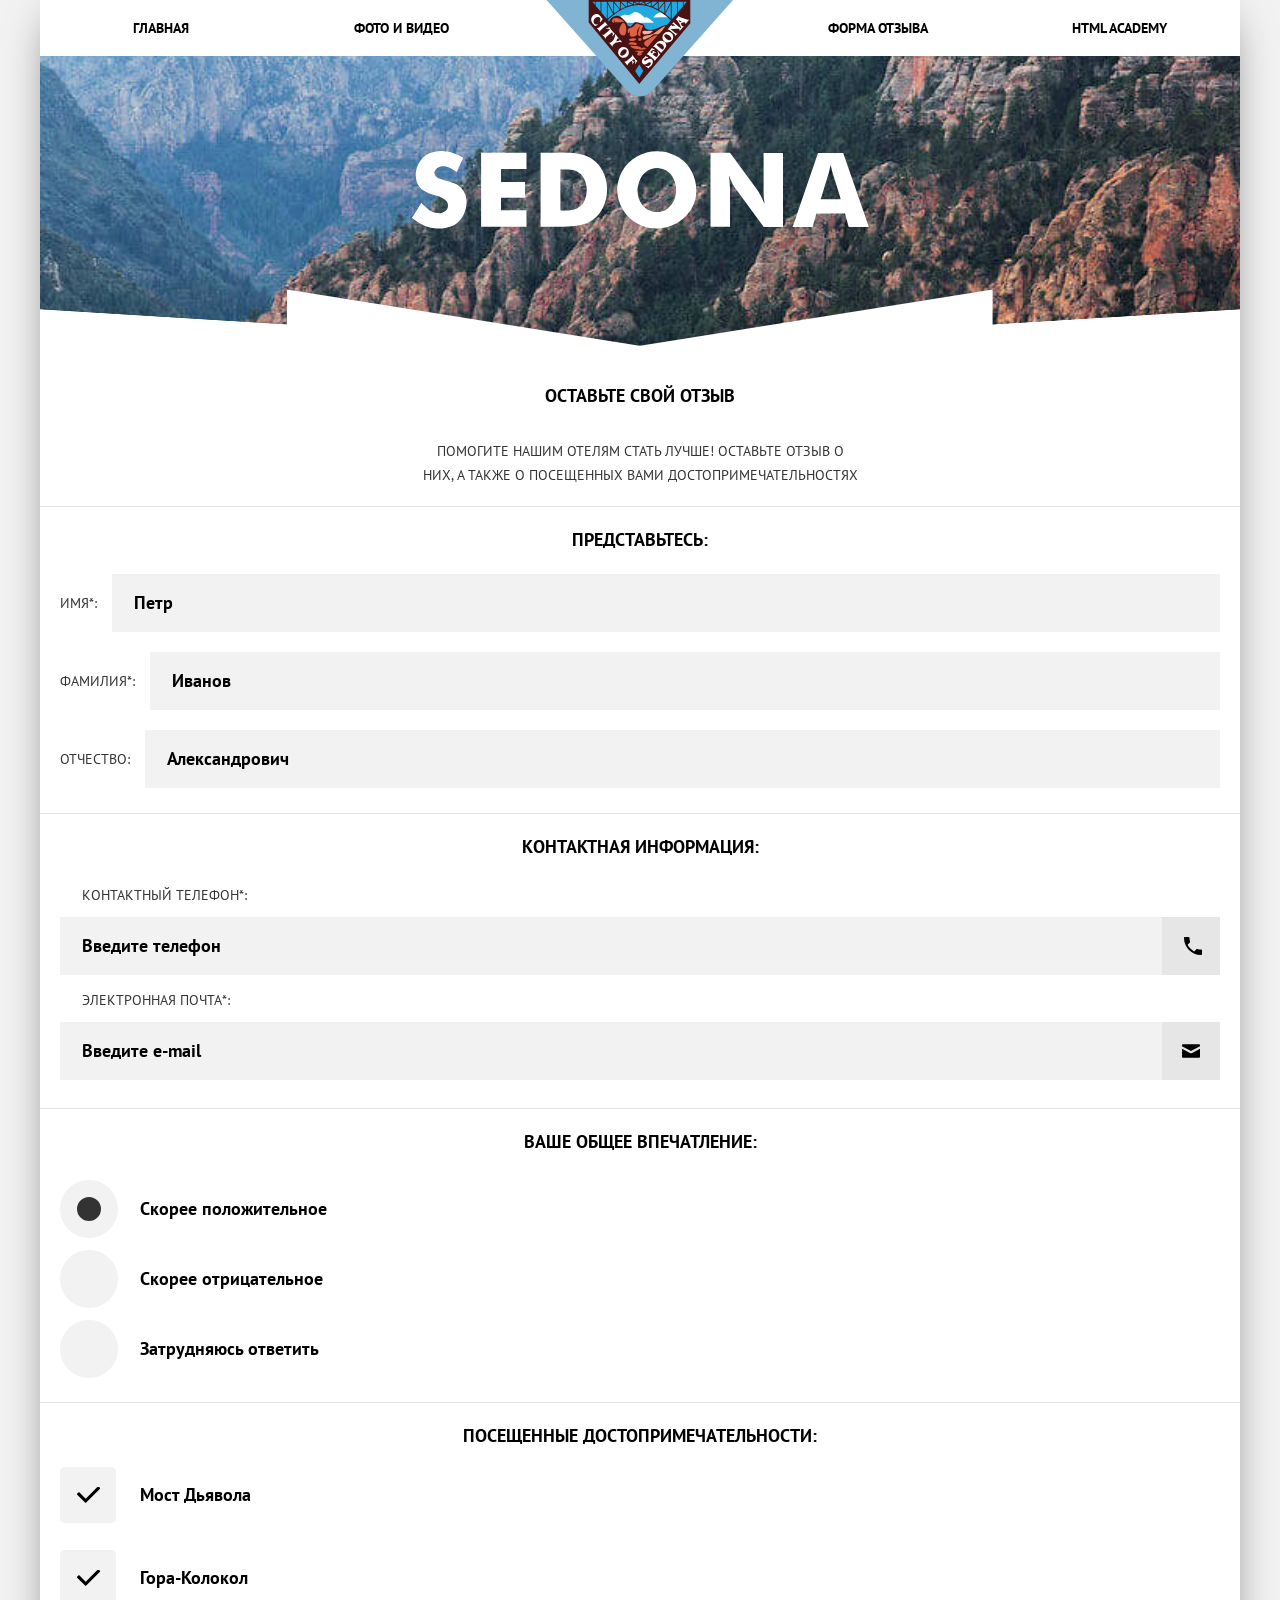
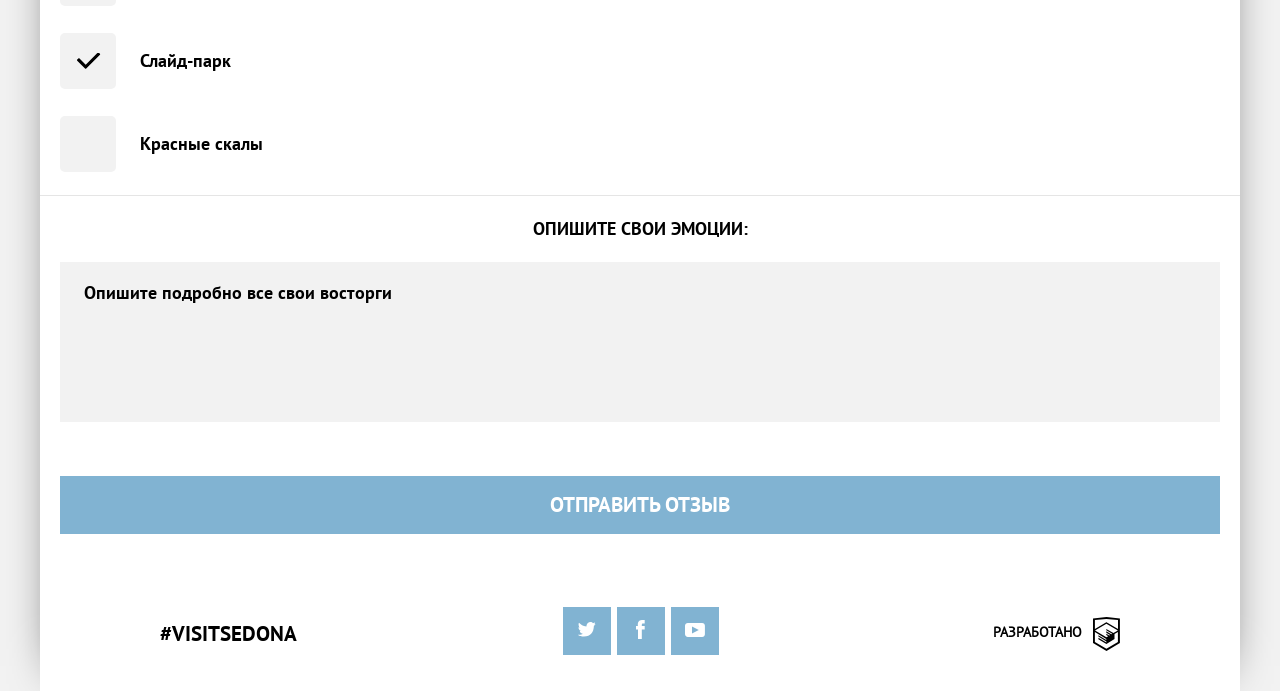
==== commit 8a945ac1: "Form__mobile - done" ====
--- a/form.html
+++ b/form.html
@@ -125,11 +125,11 @@
 					</div>
 					<div class="comments-wrapper">
 						<fieldset class="comments__emotions comments__fieldset">
-							<legend class="form-title">Опишите свои эмоции:</legend>
+							<legend class="comments__form-title">Опишите свои эмоции:</legend>
 							<textarea name="emotions" cols="30" rows="10" class="emotions__input" placeholder="Опишите подробно все свои восторги" aria-label="Опишите ваши эмоции, которые вы получили от путешествий"></textarea>
 						</fieldset>
 					</div>
-					<div class="comments__wrapper">
+					<div class="comments__submit-wrapper">
 						<button class="comments__button" type="submit">Отправить отзыв</button>
 						<span class="comments__required-fields"><span class="comments__star">*</span> — обязательные <span class="contest__required-desktop">для заполнения</span>поля</span>
 					</div>
--- a/css/style.css
+++ b/css/style.css
@@ -1089,8 +1089,142 @@
 .contacts__input[name="email"] {
   background-image: url(../img/icon-email.svg), linear-gradient(to bottom, #e6e6e6, #e6e6e6);
   background-repeat: no-repeat;
-  background-position: right 18px center, top right;
+  background-position: right 20px center, top right;
   background-size: 18px 18px, 58px 58px;
+}
+.impression__list {
+  margin: 0;
+  padding: 0;
+  list-style: none;
+  margin-top: 41px;
+}
+.impression__item {
+  position: relative;
+  margin-bottom: 44px;
+  padding-left: 80px;
+}
+.impression__item:last-child {
+  margin-bottom: 40px;
+}
+.impression__name {
+  display: block;
+  font-family: "PT Sans Bold";
+  font-size: 18px;
+  line-height: 26px;
+  font-weight: bold;
+  color: #000000;
+  text-align: left;
+}
+.filter-input-radio + label::before {
+  content: "";
+  position: absolute;
+  top: 50%;
+  left: 0;
+  transform: translateY(-50%);
+  width: 48px;
+  height: 48px;
+  border: 5px solid #f2f2f2;
+  background-color: #f2f2f2;
+  border-radius: 50%;
+}
+.filter-input-radio:checked + label::after {
+  content: "";
+  position: absolute;
+  top: 50%;
+  left: 17px;
+  transform: translateY(-50%);
+  width: 18px;
+  height: 18px;
+  border: 3px solid #333333;
+  background-color: #333333;
+  border-radius: 50%;
+}
+.places__list {
+  margin: 0;
+  padding: 0;
+  list-style: none;
+  margin-top: 33px;
+}
+.places__item {
+  position: relative;
+  margin-bottom: 57px;
+  padding-left: 80px;
+}
+.places__item:last-child {
+  margin-bottom: 38px;
+}
+.places__name {
+  display: block;
+  font-family: "PT Sans Bold";
+  font-size: 18px;
+  line-height: 26px;
+  font-weight: bold;
+  color: #000000;
+  text-align: left;
+}
+.filter-input-checkbox + label::before {
+  content: "";
+  position: absolute;
+  top: 50%;
+  left: 0;
+  transform: translateY(-50%);
+  width: 56px;
+  height: 56px;
+  background-color: #f2f2f2;
+  border-radius: 5px;
+}
+.filter-input-checkbox:checked + label::after {
+  content: "";
+  position: absolute;
+  top: 50%;
+  left: 17px;
+  transform: translateY(-50%);
+  width: 24px;
+  height: 17px;
+  background-image: url("../img/icon-checkbox.svg");
+}
+.emotions__input {
+  margin-top: 20px;
+  padding: 18px 24px;
+  width: 100%;
+  height: 160px;
+  font-family: "PT Sans Bold";
+  font-size: 18px;
+  line-height: 26px;
+  font-weight: bold;
+  color: #000000;
+  background-color: #f2f2f2;
+  border: none;
+  box-sizing: border-box;
+  resize: none;
+}
+.emotions__input::placeholder {
+  font-family: "PT Sans Bold";
+  font-size: 18px;
+  line-height: 26px;
+  font-weight: bold;
+  color: #000000;
+}
+.comments__submit-wrapper {
+  margin: 51px 0px 37px;
+  padding: 0px 20px;
+}
+.comments__button {
+  padding: 16px 20px;
+  display: block;
+  width: 100%;
+  font-family: "PT Sans Bold";
+  font-size: 21px;
+  line-height: 26px;
+  font-weight: bold;
+  color: #ffffff;
+  text-transform: uppercase;
+  text-align: center;
+  background-color: #81b3d2;
+  border: none;
+}
+.comments__required-fields {
+  display: none;
 }
 .page-footer {
   padding: 38px 0px 23px;
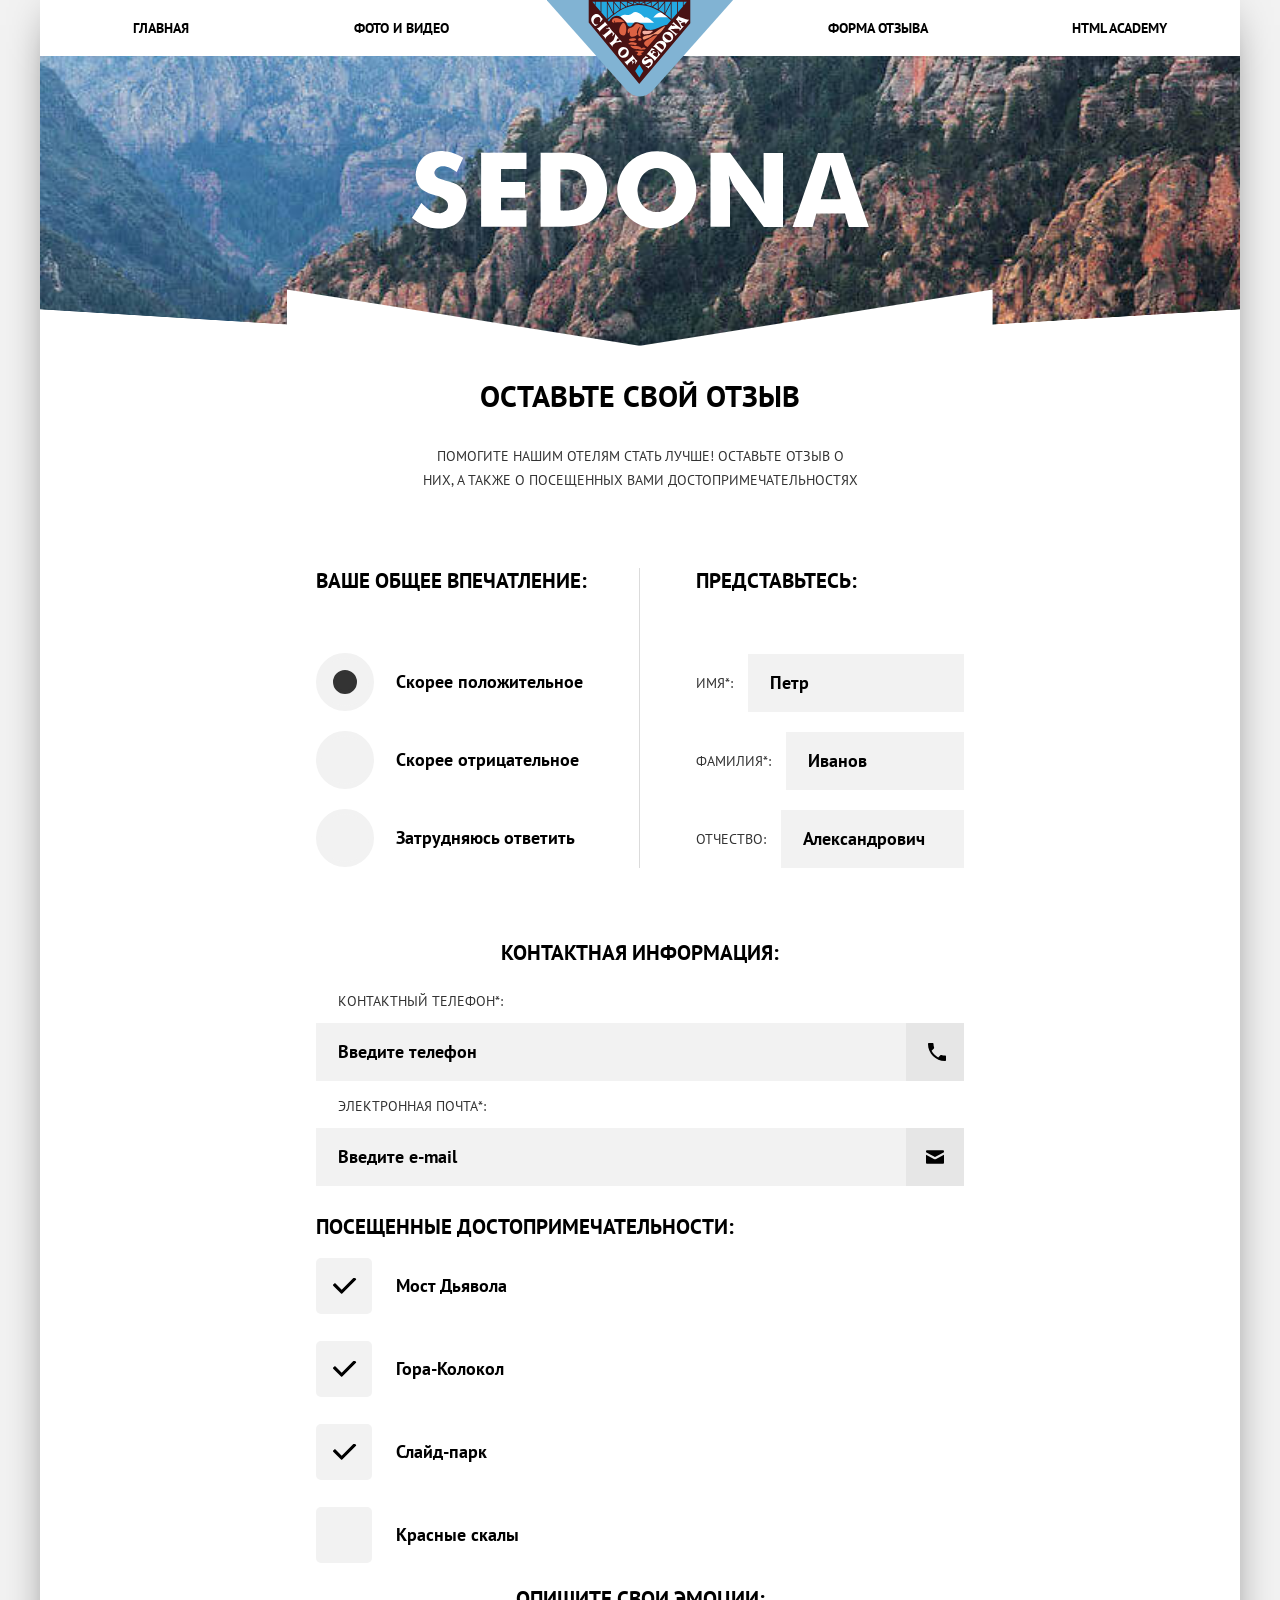
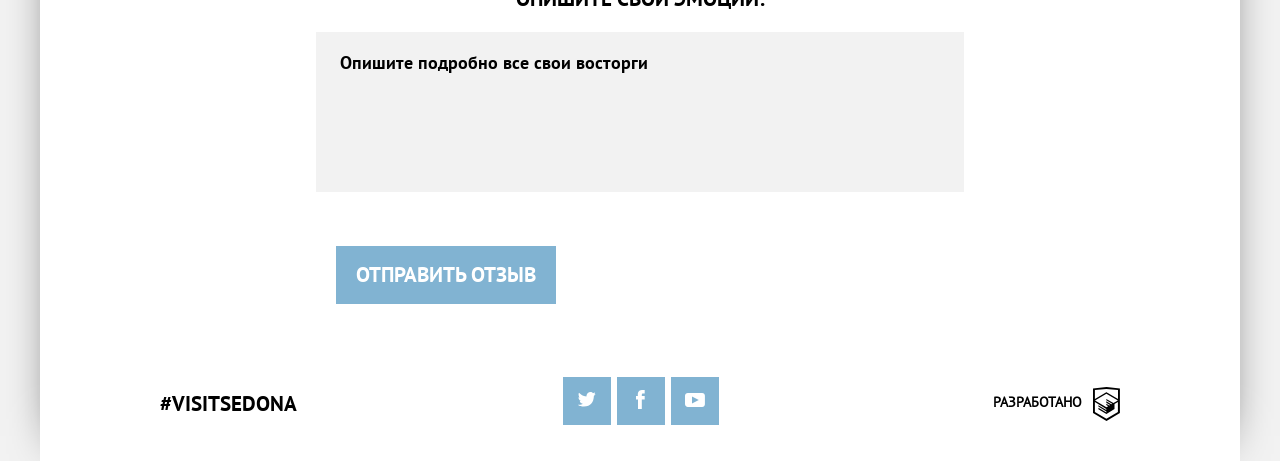
==== commit 2ee20f72: "Form__tablet - in progress" ====
--- a/form.html
+++ b/form.html
@@ -47,9 +47,9 @@
 					<p class="comments__desc">Помогите нашим отелям стать лучше! оставьте отзыв о них, а также о посещенных вами достопримечательностях</p>
 				</div>
 				<form action="https://echo.htmlacademy.ru" method="post" class="comments__form">
-					<div class="comments-wrapper">
+					<div class="comments-wrapper introduce__order">
 						<fieldset class="comments__introduce comments__fieldset">
-							<legend class="comments__form-title">Представьтесь:</legend>
+							<legend class="comments__form-title introduce__form-title">Представьтесь:</legend>
 							<ul class="introduce__list">
 								<li class="introduce__item">
 									<label class="introduce__name" for="name">Имя*:</label>
@@ -66,7 +66,7 @@
 							</ul>
 						</fieldset>
 					</div>
-					<div class="comments-wrapper">
+					<div class="comments-wrapper contacts__order">
 						<fieldset class="comments__contacts comments__fieldset">
 							<legend class="comments__form-title">Контактная информация:</legend>
 							<ul class="contacts__list">
@@ -81,9 +81,9 @@
 							</ul>
 						</fieldset>
 					</div>
-					<div class="comments-wrapper">
+					<div class="comments-wrapper impression__order">
 						<fieldset class="comments__impression comments__fieldset">
-							<legend class="comments__form-title">Ваше общее впечатление:</legend>
+							<legend class="comments__form-title impression__form-title">Ваше общее впечатление:</legend>
 							<ul class="impression__list">
 								<li class="impression__item">
 									<input type="radio" class="visually-hidden filter-input-radio" name="feel" value="positive" id="positive-radio" checked>
@@ -100,7 +100,7 @@
 							</ul>
 						</fieldset>
 					</div>
-					<div class="comments-wrapper">
+					<div class="comments-wrapper places__order">
 						<fieldset class="comments__places comments__fieldset">
 							<legend class="comments__form-title">Посещенные достопримечательности:</legend>
 							<ul class="places__list">
@@ -123,7 +123,7 @@
 							</ul>
 						</fieldset>
 					</div>
-					<div class="comments-wrapper">
+					<div class="comments-wrapper emotions__order">
 						<fieldset class="comments__emotions comments__fieldset">
 							<legend class="comments__form-title">Опишите свои эмоции:</legend>
 							<textarea name="emotions" cols="30" rows="10" class="emotions__input" placeholder="Опишите подробно все свои восторги" aria-label="Опишите ваши эмоции, которые вы получили от путешествий"></textarea>
--- a/css/style.css
+++ b/css/style.css
@@ -982,8 +982,10 @@
   padding: 0px 20px;
   border: 0;
 }
-.comments__introduce {
-  margin-bottom: 25px;
+@media (max-width: 767px) {
+  .comments__introduce {
+    margin-bottom: 25px;
+  }
 }
 .comments__form-title {
   font-family: "PT Sans Bold";
@@ -1225,6 +1227,75 @@
 }
 .comments__required-fields {
   display: none;
+}
+@media (min-width: 768px) {
+  .comments__text-wrapper {
+    padding-bottom: 0;
+  }
+  .comments__title {
+    font-size: 30px;
+    margin-bottom: 35px;
+  }
+  .comments__form {
+    margin: 76px auto 0 auto;
+    padding: 0px 60px;
+    max-width: 768px;
+    flex-direction: row;
+    flex-wrap: wrap;
+    box-sizing: border-box;
+  }
+  .introduce__order {
+    position: relative;
+    margin-left: auto;
+    width: 41.291%;
+  }
+  .introduce__order::after {
+    content: "";
+    position: absolute;
+    top: 0;
+    left: -57px;
+    width: 1px;
+    height: 100%;
+    background-color: #dbdbdb;
+  }
+  .introduce__list {
+    margin-top: 60px;
+  }
+  .contacts__order {
+    margin-top: 72px;
+    width: 100%;
+  }
+  .impression__order {
+    position: relative;
+    width: 42%;
+    order: -1;
+  }
+  .impression__list {
+    margin-top: 75px;
+  }
+  .impression__item {
+    margin-bottom: 52px;
+  }
+  .impression__item:last-child {
+    margin-bottom: 0;
+  }
+  .introduce__form-title,
+  .impression__form-title {
+    text-align: left;
+  }
+  .emotions__order {
+    width: 100%;
+  }
+  .comments-wrapper {
+    padding-top: 0;
+    border: 0;
+  }
+  .comments__fieldset {
+    padding: 0px;
+  }
+  .comments__form-title {
+    font-size: 21px;
+  }
 }
 .page-footer {
   padding: 38px 0px 23px;
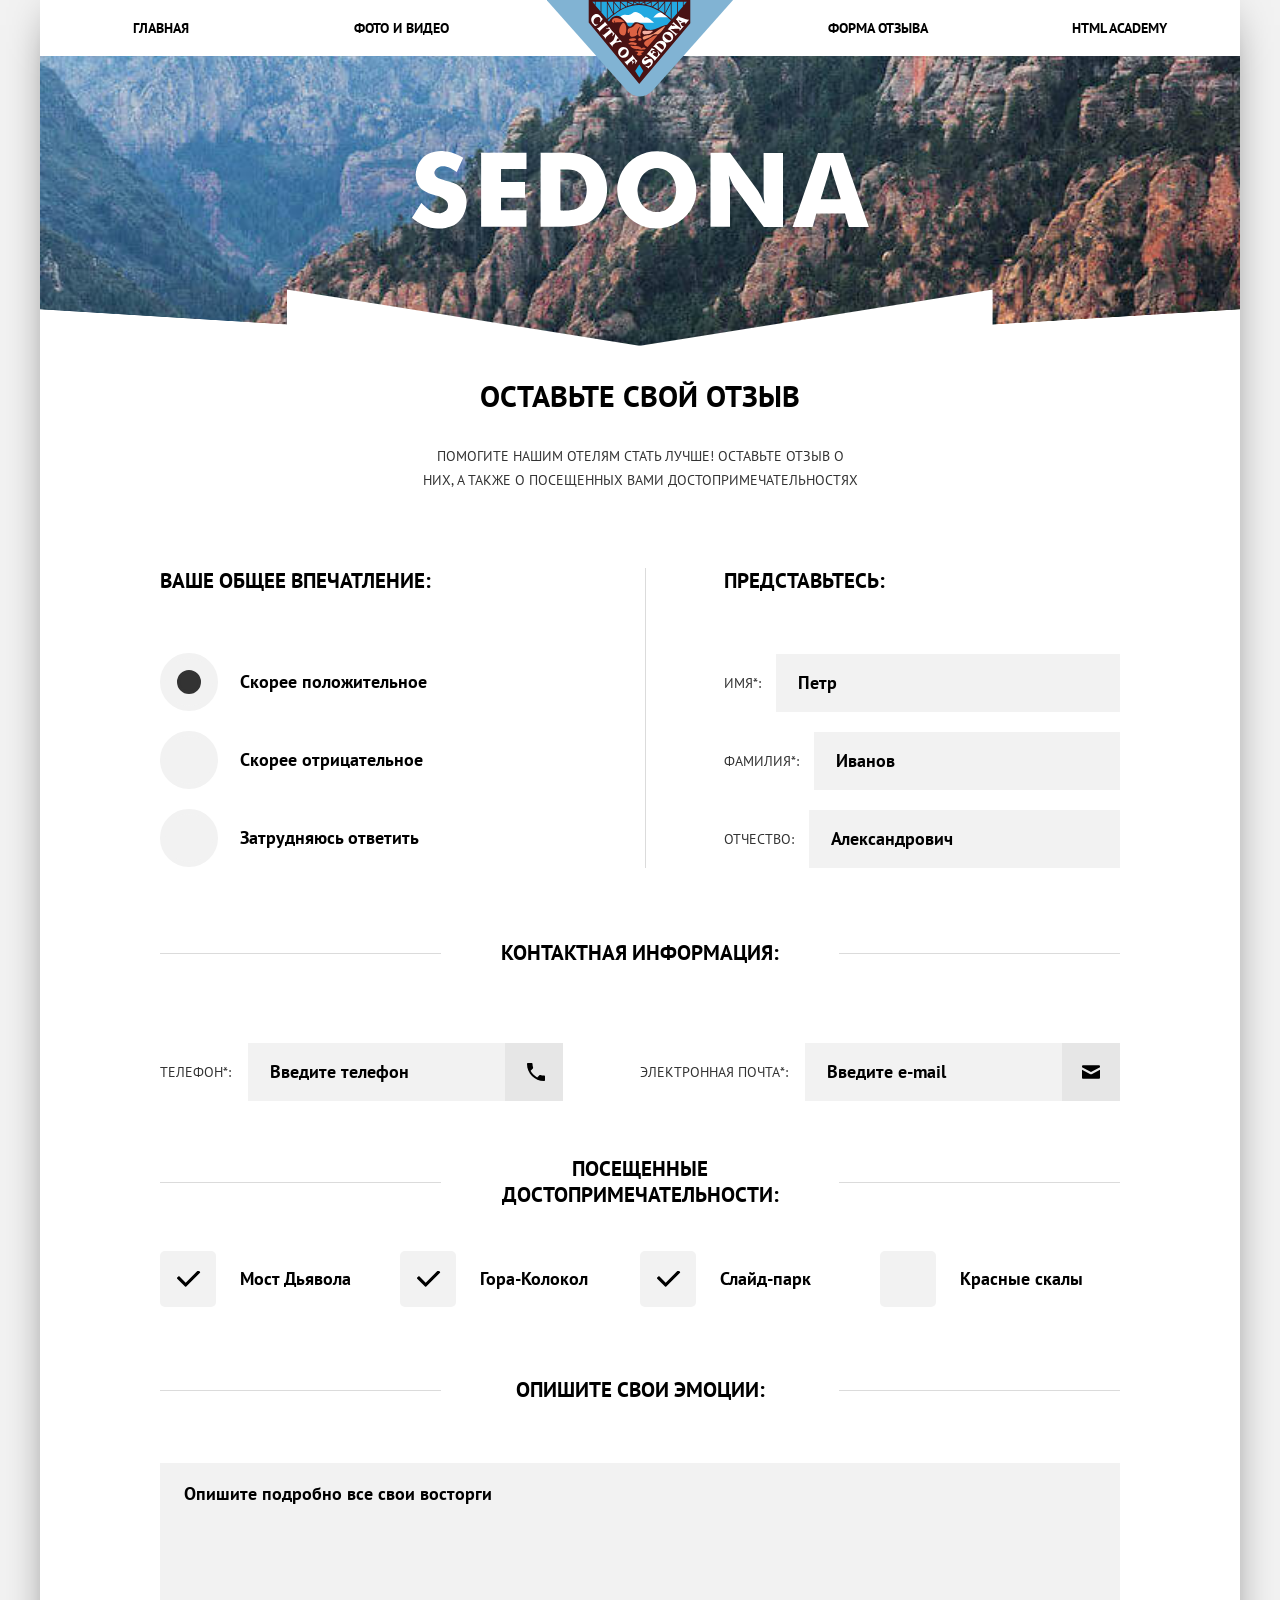
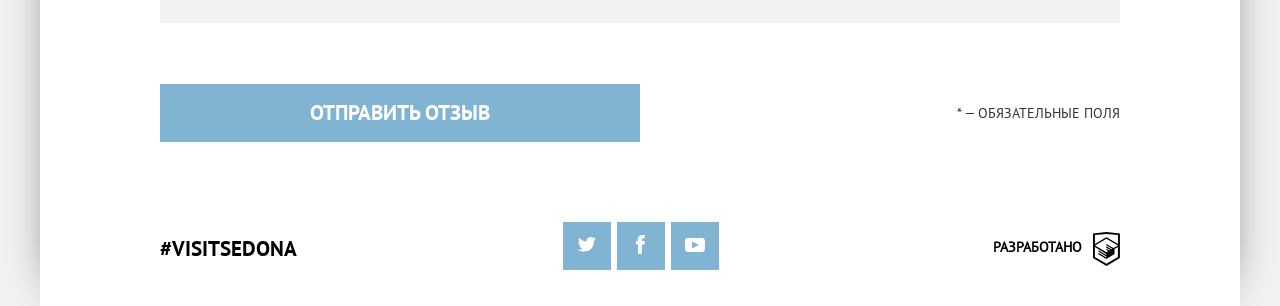
==== commit 74a42d49: "Form__tablet and form__desktop - done" ====
--- a/form.html
+++ b/form.html
@@ -71,7 +71,7 @@
 							<legend class="comments__form-title">Контактная информация:</legend>
 							<ul class="contacts__list">
 								<li class="contacts__item">
-									<label for="phonenumber" class="contacts__name">Контактный телефон*:</label>
+									<label for="phonenumber" class="contacts__name"><span class="contacts__name-desktop">Контактный</span> телефон*:</label>
 									<input type="text" class="contacts__input" name="phonenumber" id="phonenumber" placeholder="Введите телефон" aria-label="Введите ваш номер телефона" required>
 								</li>
 								<li class="contacts__item">
@@ -102,7 +102,7 @@
 					</div>
 					<div class="comments-wrapper places__order">
 						<fieldset class="comments__places comments__fieldset">
-							<legend class="comments__form-title">Посещенные достопримечательности:</legend>
+							<legend class="comments__form-title">Посещенные <br class="places__title-br">достопримечательности:</legend>
 							<ul class="places__list">
 								<li class="places__item">
 									<input type="checkbox" class="visually-hidden filter-input-checkbox" name="devilsbridge" id="devilsbridge" checked>
@@ -131,7 +131,7 @@
 					</div>
 					<div class="comments__submit-wrapper">
 						<button class="comments__button" type="submit">Отправить отзыв</button>
-						<span class="comments__required-fields"><span class="comments__star">*</span> — обязательные <span class="contest__required-desktop">для заполнения</span>поля</span>
+						<span class="comments__required-fields"><span class="comments__star">*</span> — обязательные поля</span>
 					</div>
 				</form>
 			</section>
--- a/css/style.css
+++ b/css/style.css
@@ -1224,8 +1224,12 @@
   text-align: center;
   background-color: #81b3d2;
   border: none;
+  box-sizing: border-box;
 }
 .comments__required-fields {
+  display: none;
+}
+.places__title-br {
   display: none;
 }
 @media (min-width: 768px) {
@@ -1239,10 +1243,9 @@
   .comments__form {
     margin: 76px auto 0 auto;
     padding: 0px 60px;
-    max-width: 768px;
+    max-width: 960px;
     flex-direction: row;
     flex-wrap: wrap;
-    box-sizing: border-box;
   }
   .introduce__order {
     position: relative;
@@ -1265,6 +1268,13 @@
     margin-top: 72px;
     width: 100%;
   }
+  .comments__contacts {
+    border-top: 1px solid #dbdbdb;
+  }
+  .comments__contacts > legend {
+    width: 398px;
+    background-color: #ffffff;
+  }
   .impression__order {
     position: relative;
     width: 42%;
@@ -1283,8 +1293,49 @@
   .impression__form-title {
     text-align: left;
   }
+  .places__order {
+    width: 100%;
+    margin-top: 21px;
+  }
+  .comments__places {
+    border-top: 1px solid #dbdbdb;
+  }
+  .comments__places > legend {
+    width: 398px;
+    background-color: #ffffff;
+  }
+  .places__title-br {
+    display: block;
+  }
+  .places__list {
+    margin: 58px auto 0px;
+    width: 460px;
+    display: flex;
+    flex-wrap: wrap;
+    justify-content: space-between;
+    align-items: center;
+  }
+  .places__item {
+    margin-bottom: 64px;
+    width: 44%;
+    box-sizing: border-box;
+  }
+  .places__item:last-child {
+    margin-bottom: 64px;
+  }
   .emotions__order {
+    margin-top: 21px;
     width: 100%;
+  }
+  .comments__emotions {
+    border-top: 1px solid #dbdbdb;
+  }
+  .comments__emotions > legend {
+    width: 398px;
+    background-color: #ffffff;
+  }
+  .emotions__input {
+    margin-top: 60px;
   }
   .comments-wrapper {
     padding-top: 0;
@@ -1295,6 +1346,73 @@
   }
   .comments__form-title {
     font-size: 21px;
+  }
+  .comments__submit-wrapper {
+    margin: 58px 0px 44px;
+    padding: 0;
+    width: 100%;
+    display: flex;
+    justify-content: space-between;
+    align-items: center;
+  }
+  .comments__button {
+    width: 324px;
+  }
+  .comments__required-fields {
+    display: block;
+    font-family: "PT Sans Regular";
+    font-size: 14px;
+    line-height: 26px;
+    font-weight: normal;
+    color: #333333;
+    text-transform: uppercase;
+  }
+}
+@media (min-width: 768px) and (min-width: 960px) {
+  .introduce__order::after {
+    content: "";
+    position: absolute;
+    top: 0;
+    left: -79px;
+    width: 1px;
+    height: 100%;
+    background-color: #dbdbdb;
+  }
+}
+@media (min-width: 1200px) {
+  .contacts__name-desktop {
+    display: none;
+  }
+  .contacts__list {
+    margin-top: 77px;
+    display: flex;
+    justify-content: space-between;
+    align-items: center;
+  }
+  .contacts__item {
+    margin-bottom: 0;
+    display: flex;
+    align-items: center;
+  }
+  .contacts__name {
+    margin: 0;
+    margin-right: 17px;
+  }
+  .contacts__input {
+    width: 315px;
+  }
+  .places__order {
+    margin-top: 27px;
+  }
+  .places__list {
+    width: 100%;
+    justify-content: flex-start;
+  }
+  .places__item {
+    width: 25%;
+  }
+  .comments__button {
+    width: 480px;
   }
 }
 .page-footer {
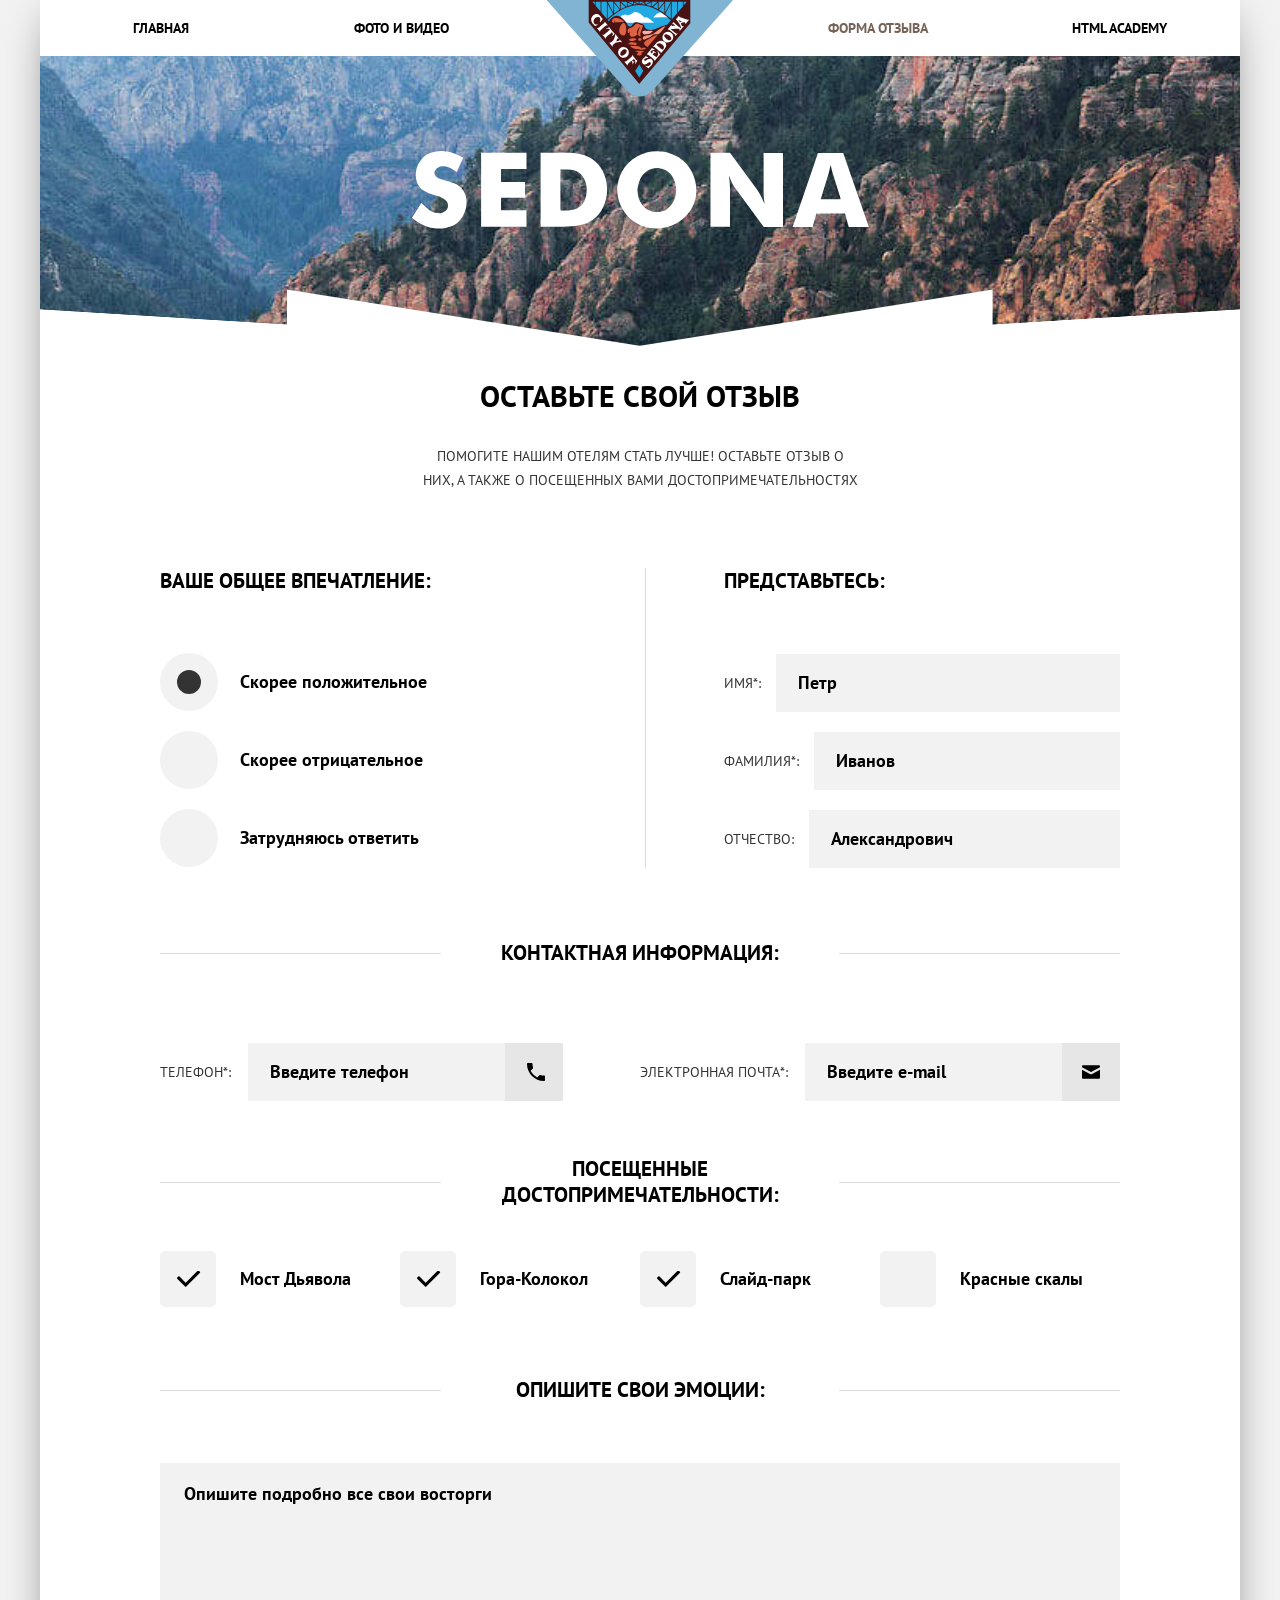
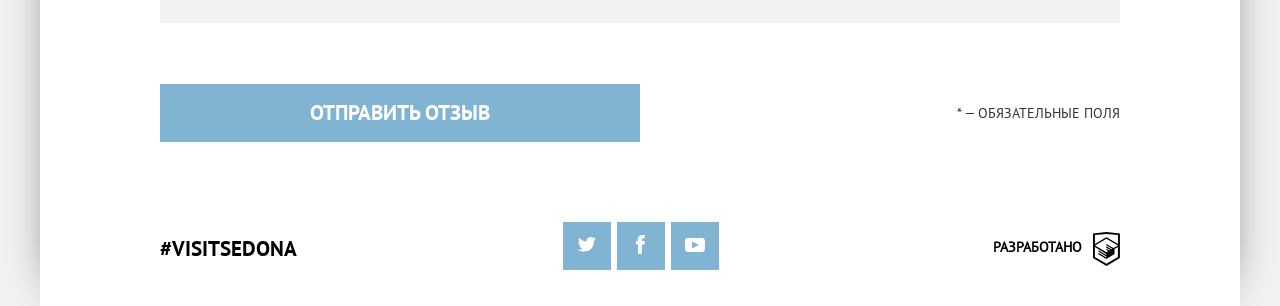
==== commit 7f027919: "Styleguide - done" ====
--- a/form.html
+++ b/form.html
@@ -13,7 +13,7 @@
 	<div class="container">
 		<header class="page-header page-header-nojs">
 			<a href="index.html" class="page-header__logo">
-				<picture>
+				<picture> 
 					<source media="(min-width: 1200px)" srcset=img/logotype-desktop.svg>
 					<source media="(min-width: 768px)" srcset=img/logotype-tablet.svg>
 					<img class="page-header__image" src="img/logotype-mobile.svg" alt="Логотип курортного городка «Седона»">
@@ -24,13 +24,13 @@
 				<button class="main-nav__toggle" type="button"><span class="visually-hidden">Открыть меню</span></button>
 				<div class="main-nav__wrapper">
 					<ul class="main-nav__list site-list">
-						<li class="site-list__item site-list__item--active">
+						<li class="site-list__item">
 							<a href="index.html">Главная</a>
 						</li>
 						<li class="site-list__item">
 							<a href="photo.html">Фото и видео</a>
 						</li>
-						<li class="site-list__item">
+						<li class="site-list__item site-list__item--active">
 							<a>Форма отзыва</a>
 						</li>
 						<li class="site-list__item">
@@ -166,20 +166,21 @@
 				</div>
 			</div>
 		</footer>
-		<!--
 		<section class="success success-none">
 			<h2 class="success__title">Ваш отзыв отправлен!</h2>
-			<p class="success__text">Ваш отзыв отправлен! Спасибо за ваше участие, ваш отзыв уже поступил к нам. В ближайшее время мы опубликуем его на сайте.</p>
+			<p class="success__text">Спасибо за ваше участие, ваш отзыв уже поступил к нам. <br>В ближайшее время мы опубликуем его на сайте.</p>
 			<button class="success__close">Закрыть окно</button>
 		</section>
+
 		<section class="failure failure-none">
 			<h2 class="failure__title">Что-то пошло не так!</h2>
 			<p class="failure__text">Проверьте поля, выделенные красным, скорее всего вы забыли их заполнить</p>
 			<button class="failure__confirm">Ок</button>
 		</section>
--->
 	</div>
 	<script src="scripts/main-nav.js"></script>
+	<script src="scripts/success.js"></script>
+<!--		<script src="scripts/failure.js"></script>-->
 </body>
 
 </html>
--- a/css/style.css
+++ b/css/style.css
@@ -178,6 +178,18 @@
 .site-list__item:last-child {
   box-shadow: inset 0px 1px 0px 0px rgba(255, 255, 255, 0.2), inset 0px -1px 4px 0px rgba(1, 1, 1, 0.2);
 }
+@media (max-width: 767px) {
+  .site-list__item:not(.site-list__item--active):hover,
+  .site-list__item:not(.site-list__item--active):focus {
+    background-color: #669EC0;
+  }
+  .site-list__item:not(.site-list__item--active):active {
+    background-color: #5496BD;
+  }
+  .site-list__item:not(.site-list__item--active) a:active {
+    color: rgba(255, 255, 255, 0.3);
+  }
+}
 .main-nav__toggle {
   position: absolute;
   top: 17px;
@@ -189,6 +201,8 @@
   background: none;
   border: none;
   z-index: 3;
+  cursor: pointer;
+  outline: 0;
 }
 .main-nav--closed .main-nav__toggle::before {
   content: "";
@@ -200,6 +214,13 @@
   background-color: #81b3d2;
   box-shadow: 0 8px 0 0 #81b3d2, 0 16px 0 0 #81b3d2;
 }
+.main-nav--closed .main-nav__toggle:hover,
+.main-nav--closed .main-nav__toggle:focus {
+  opacity: 0.6;
+}
+.main-nav--closed .main-nav__toggle:active {
+  opacity: 0.3;
+}
 .main-nav--opened .main-nav__toggle::before {
   content: "";
   position: absolute;
@@ -220,6 +241,13 @@
   background-color: #ffffff;
   transform: rotate(-45deg);
 }
+.main-nav--opened .main-nav__toggle:hover,
+.main-nav--opened .main-nav__toggle:focus {
+  opacity: 0.6;
+}
+.main-nav--opened .main-nav__toggle:active {
+  opacity: 0.3;
+}
 .main-nav--nojs .main-nav__list {
   display: block;
 }
@@ -253,6 +281,13 @@
     line-height: 26px;
     color: #000000;
   }
+  .site-list__item:not(.site-list__item--active) a:hover,
+  .site-list__item:not(.site-list__item--active) a:focus {
+    color: #81B3D2;
+  }
+  .site-list__item:not(.site-list__item--active) a:active {
+    color: rgba(0, 0, 0, 0.3);
+  }
   .site-list__item:nth-child(-n+8) {
     width: 20.1%;
   }
@@ -265,6 +300,9 @@
   }
   .site-list__item:last-child {
     box-shadow: none;
+  }
+  .site-list__item--active a {
+    color: #766357;
   }
   .main-nav--nojs .main-nav__list {
     display: flex;
@@ -598,6 +636,17 @@
   background-color: #81b3d2;
   box-sizing: border-box;
   cursor: pointer;
+}
+.beinterestedin__button:hover,
+.beinterestedin__button:focus {
+  background-color: #669EC0;
+}
+.beinterestedin__button:active {
+  color: rgba(255, 255, 255, 0.3);
+  background-color: #5496BD;
+}
+.beinterestedin__button:disabled {
+  background-color: #E5E5E5;
 }
 @media (min-width: 768px) {
   .beinterestedin {
@@ -880,6 +929,27 @@
   border: none;
   background: none;
 }
+.button-replay,
+.button-subtitle,
+.button-fullscreen {
+  outline: 0;
+  cursor: pointer;
+  z-index: 100;
+}
+.button-replay:hover path,
+.button-subtitle:hover path,
+.button-fullscreen:hover path,
+.button-replay:focus path,
+.button-subtitle:focus path,
+.button-fullscreen:focus path {
+  fill: #333333;
+}
+.button-replay:active path,
+.button-subtitle:active path,
+.button-fullscreen:active path {
+  fill: #333333;
+  opacity: 0.3;
+}
 .button-subtitle {
   margin-left: auto;
   margin-right: 31px;
@@ -931,6 +1001,21 @@
   .videopres__button path {
     fill: #ffffff;
   }
+  .button-replay:hover path,
+  .button-subtitle:hover path,
+  .button-fullscreen:hover path,
+  .button-replay:focus path,
+  .button-subtitle:focus path,
+  .button-fullscreen:focus path {
+    fill: #ffffff;
+    opacity: 0.6;
+  }
+  .button-replay:active path,
+  .button-subtitle:active path,
+  .button-fullscreen:active path {
+    fill: #ffffff;
+    opacity: 0.3;
+  }
 }
 @media (min-width: 1200px) {
   .videopres {
@@ -1029,6 +1114,7 @@
   border: none;
   background-color: #f2f2f2;
   box-sizing: border-box;
+  outline: none;
 }
 .introduce__input::placeholder {
   font-family: "PT Sans Bold";
@@ -1036,6 +1122,14 @@
   line-height: 26px;
   font-weight: bold;
   color: #000000;
+}
+.introduce__input:hover {
+  background-color: #E5E5E5;
+}
+.introduce__input:focus {
+  background: none;
+  outline: 4px solid #E5E5E5;
+  outline-offset: -4px;
 }
 .comments__contacts {
   margin-bottom: 28px;
@@ -1094,6 +1188,14 @@
   background-position: right 20px center, top right;
   background-size: 18px 18px, 58px 58px;
 }
+.contacts__input:hover {
+  background-color: #E5E5E5;
+}
+.contacts__input:focus {
+  background-color: #ffffff;
+  outline: 4px solid #E5E5E5;
+  outline-offset: -4px;
+}
 .impression__list {
   margin: 0;
   padding: 0;
@@ -1104,6 +1206,7 @@
   position: relative;
   margin-bottom: 44px;
   padding-left: 80px;
+  cursor: pointer;
 }
 .impression__item:last-child {
   margin-bottom: 40px;
@@ -1116,6 +1219,7 @@
   font-weight: bold;
   color: #000000;
   text-align: left;
+  cursor: pointer;
 }
 .filter-input-radio + label::before {
   content: "";
@@ -1129,6 +1233,15 @@
   background-color: #f2f2f2;
   border-radius: 50%;
 }
+.filter-input-radio:hover + label::before,
+.filter-input-radio:focus + label::before {
+  border: 5px solid #E5E5E5;
+  background-color: #E5E5E5;
+}
+.filter-input-radio:active + label::before {
+  border: 5px solid #D5D5D5;
+  background-color: #D5D5D5;
+}
 .filter-input-radio:checked + label::after {
   content: "";
   position: absolute;
@@ -1141,6 +1254,9 @@
   background-color: #333333;
   border-radius: 50%;
 }
+.filter-input-radio:active + label::after {
+  opacity: 0.3;
+}
 .places__list {
   margin: 0;
   padding: 0;
@@ -1151,6 +1267,7 @@
   position: relative;
   margin-bottom: 57px;
   padding-left: 80px;
+  cursor: pointer;
 }
 .places__item:last-child {
   margin-bottom: 38px;
@@ -1163,6 +1280,7 @@
   font-weight: bold;
   color: #000000;
   text-align: left;
+  cursor: pointer;
 }
 .filter-input-checkbox + label::before {
   content: "";
@@ -1175,6 +1293,13 @@
   background-color: #f2f2f2;
   border-radius: 5px;
 }
+.filter-input-checkbox:hover + label::before,
+.filter-input-checkbox:focus + label::before {
+  background-color: #E5E5E5;
+}
+.filter-input-checkbox:active + label::before {
+  background-color: #D5D5D5;
+}
 .filter-input-checkbox:checked + label::after {
   content: "";
   position: absolute;
@@ -1185,6 +1310,9 @@
   height: 17px;
   background-image: url("../img/icon-checkbox.svg");
 }
+.filter-input-checkbox:active + label::after {
+  opacity: 0.3;
+}
 .emotions__input {
   margin-top: 20px;
   padding: 18px 24px;
@@ -1207,6 +1335,14 @@
   font-weight: bold;
   color: #000000;
 }
+.emotions__input:hover {
+  background-color: #E5E5E5;
+}
+.emotions__input:focus {
+  background: none;
+  outline: 4px solid #E5E5E5;
+  outline-offset: -4px;
+}
 .comments__submit-wrapper {
   margin: 51px 0px 37px;
   padding: 0px 20px;
@@ -1225,6 +1361,18 @@
   background-color: #81b3d2;
   border: none;
   box-sizing: border-box;
+  cursor: pointer;
+}
+.comments__button:hover,
+.comments__button:focus {
+  background-color: #669EC0;
+}
+.comments__button:active {
+  color: rgba(255, 255, 255, 0.3);
+  background-color: #5496BD;
+}
+.comments__button:disabled {
+  background-color: #E5E5E5;
 }
 .comments__required-fields {
   display: none;
@@ -1415,6 +1563,182 @@
     width: 480px;
   }
 }
+.success {
+  position: fixed;
+  padding: 45px 20px 20px;
+  top: 50%;
+  left: 50%;
+  transform: translate(-50%, -50%);
+  width: 100%;
+  max-width: 640px;
+  background-color: #ffffff;
+  box-shadow: 0 7px 15px rgba(0, 0, 0, 0.15);
+  box-sizing: border-box;
+}
+.success::after {
+  content: "";
+  position: absolute;
+  left: 0;
+  bottom: 0;
+  width: 100%;
+  height: 98px;
+  background-color: #f2f2f2;
+  z-index: -1;
+}
+.success__title {
+  margin: 0;
+  padding: 0;
+  margin-bottom: 30px;
+  font-family: "PT Sans Bold";
+  font-size: 18px;
+  line-height: 26px;
+  font-weight: bold;
+  text-align: center;
+  text-transform: uppercase;
+  color: #000000;
+}
+.success__text {
+  margin: 0;
+  padding: 0;
+  padding: 0 20px;
+  font-family: "PT Sans Regular";
+  font-size: 14px;
+  line-height: 24px;
+  font-weight: normal;
+  text-align: center;
+  text-transform: uppercase;
+  color: #333333;
+}
+.success__close {
+  margin: 55px auto 0px;
+  padding: 16px;
+  display: block;
+  width: 100%;
+  max-width: 458px;
+  font-family: "PT Sans Bold";
+  font-size: 18px;
+  line-height: 26px;
+  font-weight: bold;
+  color: #ffffff;
+  text-align: center;
+  text-transform: uppercase;
+  background-color: #81b3d2;
+  border: 0;
+  cursor: pointer;
+}
+.success__close:hover,
+.success__close:focus {
+  background-color: #669EC0;
+}
+.success__close:active {
+  color: rgba(255, 255, 255, 0.3);
+  background-color: #5496BD;
+}
+.success__close:disabled {
+  background-color: #E5E5E5;
+}
+.success-none {
+  display: none;
+}
+@media (min-width: 768px) {
+  .success {
+    padding: 60px 0px 44px;
+  }
+  .success::after {
+    height: 146px;
+  }
+  .success__title {
+    margin-bottom: 32px;
+    font-size: 30px;
+  }
+  .success__close {
+    margin-top: 79px;
+  }
+}
+.failure {
+  position: fixed;
+  padding: 42px 20px 35px;
+  top: 50%;
+  left: 50%;
+  transform: translate(-50%, -50%);
+  width: 100%;
+  max-width: 400px;
+  background-color: #ffffff;
+  box-shadow: 0 7px 15px rgba(0, 0, 0, 0.15);
+  box-sizing: border-box;
+}
+.failure__title {
+  margin: 0;
+  padding: 0;
+  margin-bottom: 30px;
+  font-family: "PT Sans Bold";
+  font-size: 18px;
+  line-height: 26px;
+  font-weight: bold;
+  text-align: center;
+  text-transform: uppercase;
+  color: #000000;
+}
+.failure__text {
+  margin: 0;
+  padding: 0;
+  padding: 0 20px;
+  font-family: "PT Sans Regular";
+  font-size: 14px;
+  line-height: 24px;
+  font-weight: normal;
+  text-align: center;
+  text-transform: uppercase;
+  color: #333333;
+}
+.failure__confirm {
+  margin: 25px auto 0px;
+  padding: 16px;
+  display: block;
+  width: 100%;
+  max-width: 272px;
+  font-family: "PT Sans Bold";
+  font-size: 18px;
+  line-height: 26px;
+  font-weight: bold;
+  color: #ffffff;
+  text-align: center;
+  text-transform: uppercase;
+  background-color: #81b3d2;
+  border: 0;
+  cursor: pointer;
+}
+.failure__confirm:hover,
+.failure__confirm:focus {
+  background-color: #669EC0;
+}
+.failure__confirm:active {
+  color: rgba(255, 255, 255, 0.3);
+  background-color: #5496BD;
+}
+.failure__confirm:disabled {
+  background-color: #E5E5E5;
+}
+.failure-none {
+  display: none;
+}
+@media (min-width: 768px) {
+  .failure {
+    padding: 60px 62px 49px;
+  }
+  .failure__title {
+    padding: 0 15px;
+    margin-bottom: 31px;
+    font-size: 30px;
+    line-height: 40px;
+  }
+  .failure__text {
+    padding: 0;
+  }
+  .failure__close {
+    margin-top: 35px;
+  }
+}
 .page-footer {
   padding: 38px 0px 23px;
 }
@@ -1462,6 +1786,17 @@
   width: 48px;
   height: 48px;
   background-color: #81b3d2;
+  cursor: pointer;
+}
+.social__item:hover,
+.social__item:focus {
+  background-color: #669EC0;
+}
+.social__item:active {
+  background-color: #5496BD;
+}
+.social__item:active img {
+  opacity: 0.3;
 }
 .page-footer__copyright {
   display: flex;
@@ -1481,6 +1816,14 @@
 .page-footer__copyright-link {
   font-size: 0;
 }
+.page-footer__copyright-link:hover path,
+.page-footer__copyright-link:focus path {
+  fill: #81B3D2;
+}
+.page-footer__copyright-link:active path {
+  fill: #000000;
+  opacity: 0.3;
+}
 @media (min-width: 768px) {
   .page-footer {
     padding: 36px 60px 30px;
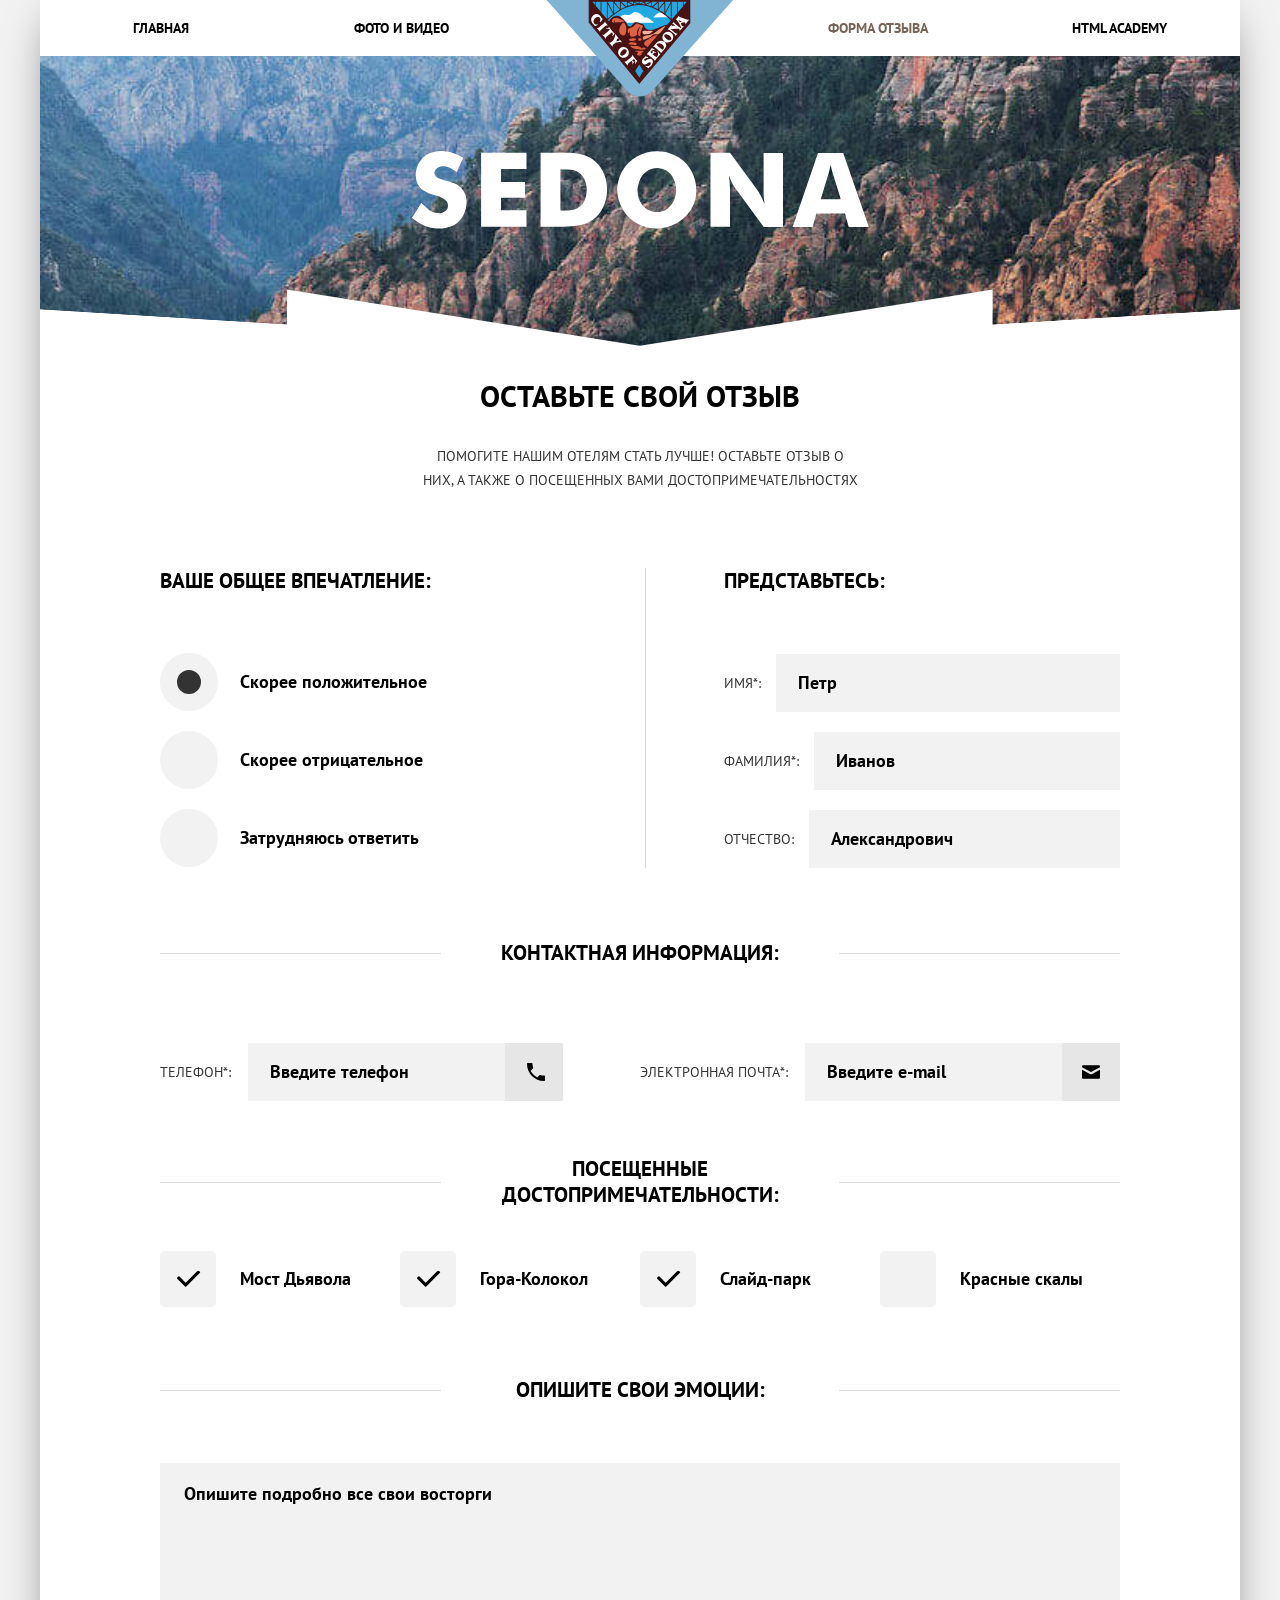
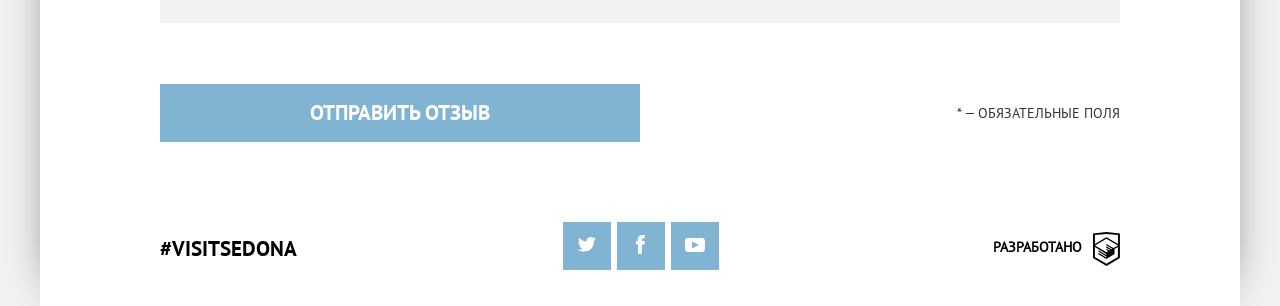
==== commit 7209942c: "Sedona -done" ====
--- a/form.html
+++ b/form.html
@@ -4,8 +4,9 @@
 <head>
 	<meta charset="UTF-8">
 	<meta name="viewport" content="width=device-width,initial-scale=1">
-	<link rel="stylesheet" href="css/normalize.css">
-	<link rel="stylesheet" href="css/style.css">
+	<meta name="description" content="Сайт курортного городка Седона">
+	<link rel="stylesheet" href="css/normalize.min.css">
+	<link rel="stylesheet" href="css/style.min.css">
 	<title>Sedona</title>
 </head>
 
@@ -13,7 +14,7 @@
 	<div class="container">
 		<header class="page-header page-header-nojs">
 			<a href="index.html" class="page-header__logo">
-				<picture> 
+				<picture>
 					<source media="(min-width: 1200px)" srcset=img/logotype-desktop.svg>
 					<source media="(min-width: 768px)" srcset=img/logotype-tablet.svg>
 					<img class="page-header__image" src="img/logotype-mobile.svg" alt="Логотип курортного городка «Седона»">
@@ -158,7 +159,7 @@
 				</ul>
 				<div class="page-footer__copyright">
 					<b class="page-footer__copyright-text" title="Логотип HTML Academy">Разработано</b>
-					<a href="#" class="page-footer__copyright-link">
+					<a class="page-footer__copyright-link">
 						<svg width="27" height="35" viewBox="0 0 27 35" fill="none">
 							<path d="M13.6 0h-.1L0 1.4v24.7l13.5 8 13.4-8V1.4L13.6 0zM25 12.1L13.5 5.3v-.1h-.1l-.1-.1v.1L1.9 12.1v-9l11.5-1.2L25 3.1v9zM13.4 6.8l11.5 6.7-4.5 2.6-7.1-4.2v1.4l5.9 3.5-.9.5-5-3v1.4l3.8 2.3-.8.5-3-1.8v1.4l1.9 1.1-1.8 1.1L2 13.6l11.4-6.8zM1.9 15.1l11.4 6.8v1l-7.9-4.7v1.4l8 4.8v1.1l-8-4.7v1.4l8 4.8 8.1-4.9v-5.2l3.4-2v10l-11.5 6.9L1.9 25v-9.9z" fill="#000" />
 						</svg>
@@ -178,9 +179,9 @@
 			<button class="failure__confirm">Ок</button>
 		</section>
 	</div>
-	<script src="scripts/main-nav.js"></script>
-	<script src="scripts/success.js"></script>
-<!--		<script src="scripts/failure.js"></script>-->
+	<script src="scripts/main-nav.min.js"></script>
+	<script src="scripts/success.min.js"></script>
+	<!--		<script src="scripts/failure.min.js"></script>-->
 </body>
 
 </html>
--- a/css/style.min.css
+++ b/css/style.min.css
@@ -0,0 +1 @@
+@font-face{font-weight:400;font-family:"PT Sans Regular";font-style:normal;font-display:swap;src:url(../fonts/ptsans.woff2) format("woff2"),url(../fonts/ptsans.woff) format("woff")}@font-face{font-weight:700;font-family:"PT Sans Bold";font-style:normal;font-display:swap;src:url(../fonts/ptsansbold.woff2) format("woff2"),url(../fonts/ptsansbold.woff) format("woff")}body{min-width:320px;font-family:"PT Sans Regular","Arial",sans-serif;background-color:#f2f2f2}.container{max-width:1200px;margin:0 auto;background-color:#fff;-webkit-box-shadow:0 0 49px -25px #000;box-shadow:0 0 49px -25px #000}.visually-hidden:not(:focus):not(:active),input[type=checkbox].visually-hidden,input[type=radio].visually-hidden{position:absolute;width:1px;height:1px;margin:-1px;border:0;padding:0;white-space:nowrap;-webkit-clip-path:insert(100%);clip-path:insert(100%);clip:rect(0 0 0 0);overflow:hidden}img{max-width:100%;height:auto}.list-reset{list-style:none}.list-reset,.text-reset{margin:0;padding:0}.index-central{margin:0 auto;max-width:940px}.page-header{position:relative;width:100%;display:-webkit-box;display:-ms-flexbox;display:flex;-webkit-box-orient:vertical;-webkit-box-direction:normal;-ms-flex-direction:column;flex-direction:column}.page-header__wrapper{position:relative;margin-top:-29.7px;-webkit-box-ordinal-group:2;-ms-flex-order:1;order:1;width:100%;min-height:389px;background-image:url(../img/text-index-mobile.svg),url(../img/bg-back-mobile@1x.jpg);background-repeat:no-repeat;background-position:center 90px,center 0;background-size:282px 214px,768px auto}@media (-webkit-min-device-pixel-ratio:1.5),(-o-min-device-pixel-ratio:3/2),(min-resolution:144dpi),(min-resolution:1.5dppx){.page-header__wrapper{background-image:url(../img/text-index-mobile.svg),url(../img/bg-back-mobile@2x.jpg)}}.page-header__wrapper::after{content:"";position:absolute;bottom:0;width:100%;height:26px;background:-webkit-gradient(linear,right top,left bottom,color-stop(50%,transparent),color-stop(50.9%,#fff)) left/51.5% 100% no-repeat,-webkit-gradient(linear,left top,right bottom,color-stop(50%,transparent),color-stop(50.9%,#fff)) right/51.5% 100% no-repeat;background:-o-linear-gradient(top right,transparent 50%,#fff 50.9%) left/51.5% 100% no-repeat,-o-linear-gradient(top left,transparent 50%,#fff 50.9%) right/51.5% 100% no-repeat;background:linear-gradient(to bottom left,transparent 50%,#fff 50.9%) left/51.5% 100% no-repeat,linear-gradient(to bottom right,transparent 50%,#fff 50.9%) right/51.5% 100% no-repeat}.page-header__logo{text-align:center;z-index:2}.inner-page .page-header__wrapper{min-height:158px;background-image:url(../img/inner-text-mobile.svg),url(../img/bg-back-mobile@1x.jpg);background-repeat:no-repeat;background-position:center 52px,center -231px;background-size:229px 39px,768px auto}@media (min-width:768px){.page-header__wrapper{margin-top:0;min-height:518px;background-image:url(../img/text-index-tablet.svg),url(../img/bg-back-desktop@1x.jpg);background-repeat:no-repeat;background-position:center 77px,center 0;background-size:460px 350px,1200px auto}.page-header__wrapper::after,.page-header__wrapper::before{content:"";position:absolute;bottom:-1px;width:100%;height:38px;background:-webkit-gradient(linear,right top,left bottom,color-stop(50%,transparent),color-stop(50.9%,#fff)) left/51.5% 100% no-repeat,-webkit-gradient(linear,left top,right bottom,color-stop(50%,transparent),color-stop(50.9%,#fff)) right/51.5% 100% no-repeat;background:-o-linear-gradient(top right,transparent 50%,#fff 50.9%) left/51.5% 100% no-repeat,-o-linear-gradient(top left,transparent 50%,#fff 50.9%) right/51.5% 100% no-repeat;background:linear-gradient(to bottom left,transparent 50%,#fff 50.9%) left/51.5% 100% no-repeat,linear-gradient(to bottom right,transparent 50%,#fff 50.9%) right/51.5% 100% no-repeat}.page-header__wrapper::before{left:50%;-webkit-transform:translateX(-50%);-ms-transform:translateX(-50%);transform:translateX(-50%);width:706px;height:58px}.inner-page .page-header__wrapper{min-height:290px;background-image:url(../img/inner-text-tablet.svg),url(../img/bg-back-mobile@1x.jpg);background-repeat:no-repeat;background-position:center 95px,center -276px;background-size:457px 78px,1200px auto}}@media (min-width:768px) and (-webkit-min-device-pixel-ratio:1.5),(min-width:768px) and (-o-min-device-pixel-ratio:3/2),(min-width:768px) and (min-resolution:144dpi),(min-width:768px) and (min-resolution:1.5dppx){.page-header__wrapper{background-image:url(../img/text-index-tablet.svg),url(../img/bg-back-desktop@2x.jpg)}}.main-nav{position:relative;-webkit-box-ordinal-group:0;-ms-flex-order:-1;order:-1}@media (max-width:767px){.main-nav--opened .main-nav__list{display:block}.main-nav--closed .main-nav__list{display:none}}.main-nav__wrapper{background-color:#81b3d2}.main-nav__list{margin:0;padding:0;list-style:none}.site-list__item{-webkit-box-shadow:inset 0 1px 0 0 rgba(255,255,255,.2),inset 0 -1px 0 0 rgba(1,1,1,.2);box-shadow:inset 0 1px 0 0 rgba(255,255,255,.2),inset 0 -1px 0 0 rgba(1,1,1,.2)}.site-list__item a{display:block;padding:7px 25px;font-family:"PT Sans Bold";font-size:18px;line-height:40px;font-weight:700;text-transform:uppercase;text-decoration:none;color:#fff;text-align:center}.site-list__item:first-child{-webkit-box-shadow:inset 0 1px 0 0 rgba(255,255,255,.2),inset 0 -1px 0 0 rgba(1,1,1,.2);box-shadow:inset 0 1px 0 0 rgba(255,255,255,.2),inset 0 -1px 0 0 rgba(1,1,1,.2)}.site-list__item:last-child{-webkit-box-shadow:inset 0 1px 0 0 rgba(255,255,255,.2),inset 0 -1px 4px 0 rgba(1,1,1,.2);box-shadow:inset 0 1px 0 0 rgba(255,255,255,.2),inset 0 -1px 4px 0 rgba(1,1,1,.2)}@media (max-width:767px){.site-list__item:not(.site-list__item--active):focus,.site-list__item:not(.site-list__item--active):hover{background-color:#669ec0}.site-list__item:not(.site-list__item--active):active{background-color:#5496bd}.site-list__item:not(.site-list__item--active) a:active{color:rgba(255,255,255,.3)}}.main-nav__toggle{position:absolute;top:17px;right:20px;display:block;padding:0;width:23px;height:21px;background:0 0;border:0;z-index:3;cursor:pointer;outline:0}.main-nav--closed .main-nav__toggle::before{content:"";position:absolute;top:0;right:0;width:23px;height:4px;background-color:#81b3d2;-webkit-box-shadow:0 8px 0 0 #81b3d2,0 16px 0 0 #81b3d2;box-shadow:0 8px 0 0 #81b3d2,0 16px 0 0 #81b3d2}.main-nav--closed .main-nav__toggle:focus,.main-nav--closed .main-nav__toggle:hover{opacity:.6}.main-nav--closed .main-nav__toggle:active{opacity:.3}.main-nav--opened .main-nav__toggle::after,.main-nav--opened .main-nav__toggle::before{content:"";position:absolute;top:-3px;right:9.5px;width:4px;height:28px;background-color:#fff;-webkit-transform:rotate(45deg);-ms-transform:rotate(45deg);transform:rotate(45deg)}.main-nav--opened .main-nav__toggle::after{-webkit-transform:rotate(-45deg);-ms-transform:rotate(-45deg);transform:rotate(-45deg)}.main-nav--opened .main-nav__toggle:focus,.main-nav--opened .main-nav__toggle:hover{opacity:.6}.main-nav--opened .main-nav__toggle:active{opacity:.3}.main-nav--nojs .main-nav__list{display:block}.main-nav--nojs .main-nav__toggle{display:none}@media (min-width:768px){.page-header__logo{position:absolute;left:50%;-webkit-transform:translateX(-50%);-ms-transform:translateX(-50%);transform:translateX(-50%)}.main-nav__toggle{display:none}.main-nav__wrapper{background-color:transparent}.main-nav__list{min-height:56px;display:-webkit-box;display:-ms-flexbox;display:flex;-ms-flex-wrap:wrap;flex-wrap:wrap;-webkit-box-align:center;-ms-flex-align:center;align-items:center}.site-list__item{width:20%;-webkit-box-shadow:none;box-shadow:none}.site-list__item a{font-size:14px;line-height:26px;color:#000}.site-list__item:not(.site-list__item--active) a:focus,.site-list__item:not(.site-list__item--active) a:hover{color:#81b3d2}.site-list__item:not(.site-list__item--active) a:active{color:rgba(0,0,0,.3)}.site-list__item:nth-child(-n+8){width:20.1%}.site-list__item:nth-child(3),.site-list__item:nth-child(7){margin-left:19.6%}.site-list__item:first-child{-webkit-box-shadow:none;box-shadow:none}.site-list__item:last-child{-webkit-box-shadow:none;box-shadow:none}.site-list__item--active a{color:#766357}.main-nav--nojs .main-nav__list{display:-webkit-box;display:-ms-flexbox;display:flex}}.features__wrapper{max-width:500px;padding:0 25px;margin:39px auto 42px}.features__city,.features__reason{line-height:26px;text-align:center;text-transform:uppercase}.features__city{display:block;margin-bottom:29px;font-family:"PT Sans Bold";font-size:18px;font-weight:700;color:#000}.features__reason{margin:0;padding:0;font-family:"PT Sans Regular";font-size:14px;font-weight:400;color:#333}.features__list{padding:0;list-style:none;margin:0 0 30px;position:relative}@media (max-width:767px){.features__list::before{content:"";position:absolute;top:-16px;width:100%;height:16px;background:-webkit-gradient(linear,right top,left bottom,color-stop(50%,transparent),color-stop(50.9%,#81b3d2)) left/51.5% 100% no-repeat,-webkit-gradient(linear,left top,right bottom,color-stop(50%,transparent),color-stop(50.9%,#81b3d2)) right/51.5% 100% no-repeat;background:-o-linear-gradient(top right,transparent 50%,#81b3d2 50.9%) left/51.5% 100% no-repeat,-o-linear-gradient(top left,transparent 50%,#81b3d2 50.9%) right/51.5% 100% no-repeat;background:linear-gradient(to bottom left,transparent 50%,#81b3d2 50.9%) left/51.5% 100% no-repeat,linear-gradient(to bottom right,transparent 50%,#81b3d2 50.9%) right/51.5% 100% no-repeat}}.features__items-wrapper{position:relative;padding:29px 32px;max-width:512px;margin:0 auto;-webkit-box-sizing:border-box;box-sizing:border-box}.features__items-wrapper::after{content:"";position:absolute;bottom:0;left:50%;-webkit-transform:translateX(-50%);-ms-transform:translateX(-50%);transform:translateX(-50%);width:88%;height:1px;background-color:#d6d6d6}@media (min-width:550px){.features__items-wrapper::after{width:100%}}.features__item:nth-child(n+3){background-color:#eee}.features__item:last-child .features__items-wrapper::after{content:none}.features__text-wrapper{padding:39px 20px 41px;background-color:#81b3d2}.features__desc,.features__number,.features__title{margin:0;color:#fff;text-align:center;text-transform:uppercase}.features__title{padding:0;font-family:"PT Sans Bold";font-size:18px;line-height:26px;font-weight:700}.features__desc,.features__number{font-family:"PT Sans Regular";font-size:14px;line-height:21px;font-weight:400}.features__desc{padding:0}.features__number{display:block;padding:10px 0 18px}.features__title--color{color:#000}.features__text-color{color:#333}.features_wrapper-picture{margin:0;padding:0;font-size:0;line-height:0;text-align:center;background-color:#ededed}.features__sublist{list-style:none;padding:37px 20px 7px 70px;display:-webkit-box;display:-ms-flexbox;display:flex;-webkit-box-orient:vertical;-webkit-box-direction:normal;-ms-flex-direction:column;flex-direction:column;max-width:512px;margin:0 auto;-webkit-box-sizing:border-box;box-sizing:border-box}.features__sublist-item{position:relative;margin-bottom:31px}.features__sublist-desc,.features__sublist-title{padding:0;margin:0 0 17px;font-family:"PT Sans Bold";font-size:18px;line-height:26px;font-weight:700;color:#000;text-transform:uppercase}.features__sublist-desc{margin:0;font-family:"PT Sans Regular";font-size:14px;line-height:21px;font-weight:400;color:#333}.features__sublist-house::before{content:"";position:absolute;top:-8.2px;left:-48px;width:39px;height:37px;background-image:url(../img/icon-house.svg)}.features__sublist--food{-webkit-box-ordinal-group:2;-ms-flex-order:1;order:1}.features__sublist--food::before{content:"";position:absolute;top:-4px;left:-52px;width:40px;height:35px;background-image:url(../img/icon-food.svg)}.features__sublist--souvenir::before{content:"";position:absolute;top:-10.2px;left:-45px;width:32px;height:38px;background-image:url(../img/icon-souvenir.svg)}@media (min-width:768px){.features__wrapper{margin:48px auto 49px}.features__city{font-size:21px;margin-bottom:30px}.features__list{display:-webkit-box;display:-ms-flexbox;display:flex;-webkit-box-orient:horizontal;-webkit-box-direction:normal;-ms-flex-direction:row;flex-direction:row;-ms-flex-wrap:wrap;flex-wrap:wrap;margin-bottom:0}.features__item:nth-child(n+3){width:33.33333333%}.features__item-wrapper,.features__text-wrapper{display:-webkit-box;display:-ms-flexbox;display:flex}.features__text-wrapper{width:33.33333333%;-webkit-box-orient:vertical;-webkit-box-direction:normal;-ms-flex-direction:column;flex-direction:column;-webkit-box-pack:center;-ms-flex-pack:center;justify-content:center;-webkit-box-sizing:border-box;box-sizing:border-box}.features__title{font-size:21px}.features__number{padding:12px 0 24px}.features_wrapper-picture{width:66.66666667%}.features__picture{width:100%;height:256px}.features__text-wrapper--sort{-webkit-box-ordinal-group:2;-ms-flex-order:1;order:1}.features__sublist{margin-left:-7.553%;padding:161px 48px 41px;max-width:none;-webkit-box-orient:horizontal;-webkit-box-direction:normal;-ms-flex-direction:row;flex-direction:row;-webkit-box-pack:start;-ms-flex-pack:start;justify-content:flex-start;-ms-flex-wrap:wrap;flex-wrap:wrap}.features__sublist-item{margin-left:7.553%;margin-bottom:20px;width:25.3%}.features__sublist--food::before,.features__sublist--souvenir::before,.features__sublist-house::before{top:-99px;left:50%;-webkit-transform:translateX(-50%);-ms-transform:translateX(-50%);transform:translateX(-50%);width:75px;height:73px;background-image:url(../img/icon-house-tablet.svg)}.features__sublist--food{-webkit-box-ordinal-group:1;-ms-flex-order:0;order:0}.features__sublist--food::before,.features__sublist--souvenir::before{width:77px;height:69px;background-image:url(../img/icon-food-tablet.svg)}.features__sublist--souvenir::before{width:63px;height:76px;background-image:url(../img/icon-souvenir-tablet.svg)}.features__sublist-title{margin-bottom:20px;font-size:21px;text-align:center}.features__sublist-desc{text-align:center}.features__items-wrapper{padding:47px 49px 45px}.features__items-wrapper::after{content:none}}.beinterestedin{margin:0 auto;padding:0 20px 49px;max-width:512px;-webkit-box-sizing:border-box;box-sizing:border-box}.beinterestedin__title{display:block;margin-bottom:23px;font-family:"PT Sans Bold";font-size:21px;line-height:26px;font-weight:700;color:#000;text-align:center;text-transform:uppercase}.beinterestedin__desc{padding:0;margin:0 0 35px;font-family:"PT Sans Regular";font-size:14px;line-height:24px;font-weight:400;color:#333;text-align:center;text-transform:uppercase}.beinterestedin__desc--br{display:none}.beinterestedin__button{display:block;width:100%;padding:16px 20px;font-family:"PT Sans Bold";font-size:21px;line-height:26px;font-weight:700;color:#fff;text-align:center;text-transform:uppercase;border:0;background-color:#81b3d2;-webkit-box-sizing:border-box;box-sizing:border-box;cursor:pointer}.beinterestedin__button:focus,.beinterestedin__button:hover{background-color:#669ec0}.beinterestedin__button:active{color:rgba(255,255,255,.3);background-color:#5496bd}.beinterestedin__button:disabled{background-color:#e5e5e5}@media (min-width:768px){.beinterestedin{padding:56px 0 58px;max-width:458px}.beinterestedin__title{font-size:30px;margin-bottom:36px}.beinterestedin__desc--br{display:block}}.map__wrapper{width:100%;height:350px;background:url(../img/icon-map-marker.svg) no-repeat,url(../img/bg-map-desktop@1x.jpg) no-repeat #eee;background-size:27px 27px,auto 350px;background-position:50% 49.5%,50% 46.5%}@media (-webkit-min-device-pixel-ratio:1.5),(-o-min-device-pixel-ratio:3/2),(min-resolution:144dpi),(min-resolution:1.5dppx){.map__wrapper{background:url(../img/icon-map-marker.svg) no-repeat,url(../img/bg-map-desktop@2x.jpg) no-repeat #eee;background-size:27px 27px,auto 350px;background-position:50% 49.5%,50% 46.5%}}.iframe-map{width:100%}.photos__data-wrapper{padding:40px 20px 30px;max-width:435px;margin:0 auto}.photos__desc,.photos__title{padding:0;margin:0 0 28px;font-family:"PT Sans Bold";font-size:18px;line-height:26px;font-weight:700;color:#000;text-align:center;text-transform:uppercase}.photos__desc{margin:0;font-family:"PT Sans Regular";font-size:14px;line-height:24px;font-weight:400;color:#333}.photos__item,.photos__list{display:-webkit-box;display:-ms-flexbox;display:flex}.photos__list{margin:0;list-style:none;-webkit-box-orient:vertical;-webkit-box-direction:normal;-ms-flex-direction:column;flex-direction:column;padding:0}.photos__item{padding:22px 0 17px;-webkit-box-pack:center;-ms-flex-pack:center;justify-content:center;border-top:1px solid #e5e5e5;border-bottom:1px solid #e5e5e5}.photos_wrapper-picture{padding:0;margin:0 0 12px;font-size:0;line-height:0}.photos__author-name,.photos__title-picture{padding:0;font-size:14px;line-height:24px;text-align:left}.photos__title-picture{text-transform:uppercase;margin:0 0 2px;font-family:"PT Sans Bold";font-weight:700;color:#000}.photos__author-name{margin:0 0 9px;display:block;font-family:"PT Sans Regular";font-weight:400;color:#333}.photos__like-wrapper{display:-webkit-box;display:-ms-flexbox;display:flex;-webkit-box-align:center;-ms-flex-align:center;align-items:center;min-width:65px}.like__button{padding:0;margin:0 16px 0 0;border:0;background:0}.photos__count{position:relative;display:block;font-family:"PT Sans Bold";font-size:14px;line-height:24px;font-weight:700;color:#000}@media (min-width:768px){.photos{margin:0 auto;padding:0 60px;max-width:768px;-webkit-box-sizing:border-box;box-sizing:border-box}.photos__data-wrapper{padding:72px 0 70px}.photos__title{font-size:30px}.photos__list{-webkit-box-orient:horizontal;-webkit-box-direction:normal;-ms-flex-direction:row;flex-direction:row;-ms-flex-wrap:wrap;flex-wrap:wrap}.photos__item{padding:0;border:0}.photos__item:first-child{width:100%}.photos_wrapper-picture{margin:0}.photos-wrapper-color{padding:15px 20px;display:-webkit-box;display:-ms-flexbox;display:flex;-webkit-box-pack:justify;-ms-flex-pack:justify;justify-content:space-between;background-color:#f2f2f2}.photos__author-name{margin:0}.like__button{margin-right:10px}}@media (min-width:1200px){.photos{padding:0;min-width:100%}.photos__data-wrapper{padding-top:109px}.photos__item-wrapper{position:relative}.photos__author-name,.photos__count,.photos__title-picture{color:#fff}.like__button path{opacity:1;fill:#fff}.photos-wrapper-color{position:absolute;margin-top:-80px;width:100%;background-color:rgba(0,0,0,.3);-webkit-box-sizing:border-box;box-sizing:border-box}}.videopres{padding:35px 0 39px}.videopres-text-wrapper{margin:0 auto;padding:0 20px;max-width:440px}.videopres__desc,.videopres__title{text-transform:uppercase;text-align:center}.videopres__title{display:block;margin-bottom:28px;font-family:"PT Sans Bold";font-size:18px;line-height:26px;font-weight:700;color:#000}.videopres__desc{padding:0;margin:0 0 35px;font-family:"PT Sans Regular";font-size:14px;line-height:24px;font-weight:400;color:#333}.videopres_wrapper-picture{margin:0;padding:0;font-size:0;line-height:0;text-align:center}.videopres__controls{position:relative;margin:0 auto;max-width:280px}.videopres__progress-bar{position:absolute;top:-45px;width:280px;height:45px;background-color:rgba(0,0,0,.6)}.videopres__progress-bar::before{content:"";position:absolute;top:50%;left:50%;-webkit-transform:translate(-50%,-50%);-ms-transform:translate(-50%,-50%);transform:translate(-50%,-50%);width:235px;height:3px;background-color:rgba(255,255,255,.2)}.videopres__progress-bar::after{content:"";position:absolute;top:50%;left:58px;-webkit-transform:translateY(-50%);-ms-transform:translateY(-50%);transform:translateY(-50%);width:9px;height:9px;background-color:#fff;border-radius:50%}.videopres__buttons{padding-left:25px;padding-right:23px;height:66px;display:-webkit-box;display:-ms-flexbox;display:flex;-webkit-box-pack:justify;-ms-flex-pack:justify;justify-content:space-between;background-color:#f2f2f2}.videopres__button{padding:0;border:0;background:0 0}.button-fullscreen,.button-replay,.button-subtitle{outline:0;cursor:pointer;z-index:100}.button-fullscreen:focus path,.button-fullscreen:hover path,.button-replay:focus path,.button-replay:hover path,.button-subtitle:focus path,.button-subtitle:hover path{fill:#333}.button-fullscreen:active path,.button-replay:active path,.button-subtitle:active path{fill:#333;opacity:.3}.button-subtitle{margin-left:auto;margin-right:31px}.videopres_wrapper-video{position:relative}.video{position:absolute;width:100%;height:100%;z-index:2}@media (min-width:768px){.videopres{margin:0 auto;padding:64px 60px 39px;max-width:768px;-webkit-box-sizing:border-box;box-sizing:border-box}.videopres__title{font-size:30px}.videopres__desc{margin-bottom:73px}.videopres__controls{margin-top:-93px;min-width:100%}.videopres__progress-bar{top:auto;width:89%;height:93px;background:0 0}.videopres__progress-bar::before{width:389px}.videopres__progress-bar::after{left:206px}.videopres__buttons{padding-left:35px;padding-right:41px;height:93px;background-color:rgba(0,0,0,.6)}.videopres__button path{fill:#fff}.button-fullscreen:focus path,.button-fullscreen:hover path,.button-replay:focus path,.button-replay:hover path,.button-subtitle:focus path,.button-subtitle:hover path{fill:#fff;opacity:.6}.button-fullscreen:active path,.button-replay:active path,.button-subtitle:active path{fill:#fff;opacity:.3}}@media (min-width:1200px){.videopres{padding:64px 0 84px;max-width:800px}.videopres__progress-bar::before{width:540px}}.comments__text-wrapper{padding:37px 20px 19px;margin:0 auto;max-width:435px}.comments__desc,.comments__title{padding:0;margin:0 0 30px;font-family:"PT Sans Bold";font-size:18px;line-height:26px;font-weight:700;color:#000;text-align:center;text-transform:uppercase}.comments__desc{margin:0;font-family:"PT Sans Regular";font-size:14px;line-height:24px;font-weight:400;color:#333}.comments__form{display:-webkit-box;display:-ms-flexbox;display:flex;-webkit-box-orient:vertical;-webkit-box-direction:normal;-ms-flex-direction:column;flex-direction:column}.comments-wrapper{padding-top:20px;border-top:1px solid #e5e5e5}.comments__fieldset{margin:0;padding:0 20px;border:0}@media (max-width:767px){.comments__introduce{margin-bottom:25px}}.comments__form-title{font-family:"PT Sans Bold";font-size:18px;line-height:26px;font-weight:700;text-align:center;text-transform:uppercase}.introduce__list{padding:0;list-style:none;margin:21px 0 0}.introduce__item{margin-bottom:20px;display:-webkit-box;display:-ms-flexbox;display:flex;-webkit-box-align:center;-ms-flex-align:center;align-items:center}.introduce__item:last-child{margin-bottom:0}.introduce__name{margin-right:15px;font-family:"PT Sans Regular";font-size:14px;line-height:26px;color:#333;text-align:left;text-transform:uppercase}.introduce__input{padding:16px 22px;width:100%;font-family:"PT Sans Bold";font-size:18px;line-height:26px;font-weight:700;color:#000;border:0;background-color:#f2f2f2;-webkit-box-sizing:border-box;box-sizing:border-box;outline:0}.introduce__input::-webkit-input-placeholder{font-family:"PT Sans Bold";font-size:18px;line-height:26px;font-weight:700;color:#000}.introduce__input::-moz-placeholder{font-family:"PT Sans Bold";font-size:18px;line-height:26px;font-weight:700;color:#000}.introduce__input:-ms-input-placeholder,.introduce__input::-ms-input-placeholder{font-family:"PT Sans Bold";font-size:18px;line-height:26px;font-weight:700;color:#000}.introduce__input::placeholder{font-family:"PT Sans Bold";font-size:18px;line-height:26px;font-weight:700;color:#000}.introduce__input:hover{background-color:#e5e5e5}.introduce__input:focus{background:0 0;outline:4px solid #e5e5e5;outline-offset:-4px}.comments__contacts{margin-bottom:28px}.contacts__list{padding:0;list-style:none;margin:22px 0 0}.contacts__item{margin-bottom:12px}.contacts__item:last-child{margin-bottom:0}.contacts__name{margin-left:22px;margin-bottom:9px;display:block;font-family:"PT Sans Regular";font-size:14px;line-height:26px;color:#333;text-align:left;text-transform:uppercase}.contacts__input{padding:16px 80px 16px 22px;width:100%;font-family:"PT Sans Bold";font-size:18px;line-height:26px;font-weight:700;color:#000;border:0;background-color:#f2f2f2;-webkit-box-sizing:border-box;box-sizing:border-box}.contacts__input::-webkit-input-placeholder{font-family:"PT Sans Bold";font-size:18px;line-height:26px;font-weight:700;color:#000}.contacts__input::-moz-placeholder{font-family:"PT Sans Bold";font-size:18px;line-height:26px;font-weight:700;color:#000}.contacts__input:-ms-input-placeholder,.contacts__input::-ms-input-placeholder{font-family:"PT Sans Bold";font-size:18px;line-height:26px;font-weight:700;color:#000}.contacts__input::placeholder{font-family:"PT Sans Bold";font-size:18px;line-height:26px;font-weight:700;color:#000}.contacts__input[name=email],.contacts__input[name=phonenumber]{background-image:url(../img/icon-phone.svg),-webkit-gradient(linear,left top,left bottom,from(#e6e6e6),to(#e6e6e6));background-image:url(../img/icon-phone.svg),-o-linear-gradient(top,#e6e6e6,#e6e6e6);background-image:url(../img/icon-phone.svg),linear-gradient(to bottom,#e6e6e6,#e6e6e6);background-repeat:no-repeat;background-position:right 18px center,top right;background-size:18px 18px,58px 58px}.contacts__input[name=email]{background-image:url(../img/icon-email.svg),-webkit-gradient(linear,left top,left bottom,from(#e6e6e6),to(#e6e6e6));background-image:url(../img/icon-email.svg),-o-linear-gradient(top,#e6e6e6,#e6e6e6);background-image:url(../img/icon-email.svg),linear-gradient(to bottom,#e6e6e6,#e6e6e6);background-position:right 20px center,top right}.contacts__input:hover{background-color:#e5e5e5}.contacts__input:focus{background-color:#fff;outline:4px solid #e5e5e5;outline-offset:-4px}.impression__list{padding:0;list-style:none;margin:41px 0 0}.impression__item{position:relative;margin-bottom:44px;padding-left:80px;cursor:pointer}.impression__item:last-child{margin-bottom:40px}.impression__name{display:block;font-family:"PT Sans Bold";font-size:18px;line-height:26px;font-weight:700;color:#000;text-align:left;cursor:pointer}.filter-input-radio+label::before{content:"";position:absolute;top:50%;left:0;-webkit-transform:translateY(-50%);-ms-transform:translateY(-50%);transform:translateY(-50%);width:48px;height:48px;border:5px solid #f2f2f2;background-color:#f2f2f2;border-radius:50%}.filter-input-radio:focus+label::before,.filter-input-radio:hover+label::before{border:5px solid #e5e5e5;background-color:#e5e5e5}.filter-input-radio:active+label::before{border:5px solid #d5d5d5;background-color:#d5d5d5}.filter-input-radio:checked+label::after{content:"";position:absolute;top:50%;left:17px;-webkit-transform:translateY(-50%);-ms-transform:translateY(-50%);transform:translateY(-50%);width:18px;height:18px;border:3px solid #333;background-color:#333;border-radius:50%}.filter-input-radio:active+label::after{opacity:.3}.places__list{padding:0;list-style:none;margin:33px 0 0}.places__item{position:relative;margin-bottom:57px;padding-left:80px;cursor:pointer}.places__item:last-child{margin-bottom:38px}.places__name{display:block;font-family:"PT Sans Bold";font-size:18px;line-height:26px;font-weight:700;color:#000;text-align:left;cursor:pointer}.filter-input-checkbox+label::before{content:"";position:absolute;top:50%;left:0;-webkit-transform:translateY(-50%);-ms-transform:translateY(-50%);transform:translateY(-50%);width:56px;height:56px;background-color:#f2f2f2;border-radius:5px}.filter-input-checkbox:focus+label::before,.filter-input-checkbox:hover+label::before{background-color:#e5e5e5}.filter-input-checkbox:active+label::before{background-color:#d5d5d5}.filter-input-checkbox:checked+label::after{content:"";position:absolute;top:50%;left:17px;-webkit-transform:translateY(-50%);-ms-transform:translateY(-50%);transform:translateY(-50%);width:24px;height:17px;background-image:url(../img/icon-checkbox.svg)}.filter-input-checkbox:active+label::after,.social__item:active img{opacity:.3}.emotions__input{margin-top:20px;padding:18px 24px;width:100%;height:160px;font-family:"PT Sans Bold";font-size:18px;line-height:26px;font-weight:700;color:#000;background-color:#f2f2f2;border:0;-webkit-box-sizing:border-box;box-sizing:border-box;resize:none}.emotions__input::-webkit-input-placeholder{font-family:"PT Sans Bold";font-size:18px;line-height:26px;font-weight:700;color:#000}.emotions__input::-moz-placeholder{font-family:"PT Sans Bold";font-size:18px;line-height:26px;font-weight:700;color:#000}.emotions__input:-ms-input-placeholder,.emotions__input::-ms-input-placeholder{font-family:"PT Sans Bold";font-size:18px;line-height:26px;font-weight:700;color:#000}.emotions__input::placeholder{font-family:"PT Sans Bold";font-size:18px;line-height:26px;font-weight:700;color:#000}.emotions__input:hover{background-color:#e5e5e5}.emotions__input:focus{background:0 0;outline:4px solid #e5e5e5;outline-offset:-4px}.comments__submit-wrapper{margin:51px 0 37px;padding:0 20px}.comments__button{padding:16px 20px;display:block;width:100%;font-family:"PT Sans Bold";font-size:21px;line-height:26px;font-weight:700;color:#fff;text-transform:uppercase;text-align:center;background-color:#81b3d2;border:0;-webkit-box-sizing:border-box;box-sizing:border-box;cursor:pointer}.comments__button:focus,.comments__button:hover{background-color:#669ec0}.comments__button:active{color:rgba(255,255,255,.3);background-color:#5496bd}.comments__button:disabled{background-color:#e5e5e5}.comments__required-fields,.places__title-br{display:none}@media (min-width:768px){.comments__text-wrapper{padding-bottom:0}.comments__title{font-size:30px;margin-bottom:35px}.comments__form{margin:76px auto 0;padding:0 60px;max-width:960px;-webkit-box-orient:horizontal;-webkit-box-direction:normal;-ms-flex-direction:row;flex-direction:row;-ms-flex-wrap:wrap;flex-wrap:wrap}.introduce__order{position:relative;margin-left:auto;width:41.291%}.introduce__order::after{content:"";position:absolute;top:0;left:-57px;width:1px;height:100%;background-color:#dbdbdb}.introduce__list{margin-top:60px}.contacts__order{margin-top:72px;width:100%}.comments__contacts{border-top:1px solid #dbdbdb}.comments__contacts>legend,.comments__emotions>legend,.comments__places>legend{width:398px;background-color:#fff}.impression__order{position:relative;width:42%;-webkit-box-ordinal-group:0;-ms-flex-order:-1;order:-1}.impression__list{margin-top:75px}.impression__item{margin-bottom:52px}.impression__item:last-child{margin-bottom:0}.impression__form-title,.introduce__form-title{text-align:left}.places__order{width:100%;margin-top:21px}.comments__places{border-top:1px solid #dbdbdb}.places__title-br{display:block}.places__list{margin:58px auto 0;width:460px;display:-webkit-box;display:-ms-flexbox;display:flex;-ms-flex-wrap:wrap;flex-wrap:wrap;-webkit-box-pack:justify;-ms-flex-pack:justify;justify-content:space-between;-webkit-box-align:center;-ms-flex-align:center;align-items:center}.places__item{margin-bottom:64px;width:44%;-webkit-box-sizing:border-box;box-sizing:border-box}.places__item:last-child{margin-bottom:64px}.emotions__order{margin-top:21px;width:100%}.comments__emotions{border-top:1px solid #dbdbdb}.emotions__input{margin-top:60px}.comments-wrapper{padding-top:0;border:0}.comments__fieldset{padding:0}.comments__form-title{font-size:21px}.comments__submit-wrapper{margin:58px 0 44px;padding:0;width:100%;display:-webkit-box;display:-ms-flexbox;display:flex;-webkit-box-pack:justify;-ms-flex-pack:justify;justify-content:space-between;-webkit-box-align:center;-ms-flex-align:center;align-items:center}.comments__button{width:324px}.comments__required-fields{display:block;font-family:"PT Sans Regular";font-size:14px;line-height:26px;font-weight:400;color:#333;text-transform:uppercase}}@media (min-width:768px) and (min-width:960px){.introduce__order::after{content:"";position:absolute;top:0;left:-79px;width:1px;height:100%;background-color:#dbdbdb}}@media (min-width:1200px){.contacts__name-desktop{display:none}.contacts__item,.contacts__list{display:-webkit-box;display:-ms-flexbox;display:flex;-webkit-box-align:center;-ms-flex-align:center;align-items:center}.contacts__list{margin-top:77px;-webkit-box-pack:justify;-ms-flex-pack:justify;justify-content:space-between}.contacts__item{margin-bottom:0}.contacts__name{margin:0 17px 0 0}.contacts__input{width:315px}.places__order{margin-top:27px}.places__list{width:100%;-webkit-box-pack:start;-ms-flex-pack:start;justify-content:flex-start}.places__item{width:25%}.comments__button{width:480px}}.success{position:fixed;padding:45px 20px 20px;top:50%;left:50%;-webkit-transform:translate(-50%,-50%);-ms-transform:translate(-50%,-50%);transform:translate(-50%,-50%);width:100%;max-width:640px;background-color:#fff;-webkit-box-shadow:0 7px 15px rgba(0,0,0,.15);box-shadow:0 7px 15px rgba(0,0,0,.15);-webkit-box-sizing:border-box;box-sizing:border-box}.success::after{content:"";position:absolute;left:0;bottom:0;width:100%;height:98px;background-color:#f2f2f2;z-index:-1}.success__close,.success__text,.success__title{padding:0;margin:0 0 30px;font-family:"PT Sans Bold";font-size:18px;line-height:26px;font-weight:700;text-align:center;text-transform:uppercase;color:#000}.success__close,.success__text{margin:0;padding:0 20px;font-family:"PT Sans Regular";font-size:14px;line-height:24px;font-weight:400;color:#333}.success__close{margin:55px auto 0;padding:16px;display:block;width:100%;max-width:458px;font-family:"PT Sans Bold";font-size:18px;line-height:26px;font-weight:700;color:#fff;background-color:#81b3d2;border:0;cursor:pointer}.success__close:focus,.success__close:hover{background-color:#669ec0}.success__close:active{color:rgba(255,255,255,.3);background-color:#5496bd}.success__close:disabled{background-color:#e5e5e5}.success-none{display:none}@media (min-width:768px){.success{padding:60px 0 44px}.success::after{height:146px}.success__title{margin-bottom:32px;font-size:30px}.success__close{margin-top:79px}}.failure{position:fixed;padding:42px 20px 35px;top:50%;left:50%;-webkit-transform:translate(-50%,-50%);-ms-transform:translate(-50%,-50%);transform:translate(-50%,-50%);width:100%;max-width:400px;background-color:#fff;-webkit-box-shadow:0 7px 15px rgba(0,0,0,.15);box-shadow:0 7px 15px rgba(0,0,0,.15);-webkit-box-sizing:border-box;box-sizing:border-box}.failure__confirm,.failure__text,.failure__title{padding:0;margin:0 0 30px;font-family:"PT Sans Bold";font-size:18px;line-height:26px;font-weight:700;text-align:center;text-transform:uppercase;color:#000}.failure__confirm,.failure__text{margin:0;padding:0 20px;font-family:"PT Sans Regular";font-size:14px;line-height:24px;font-weight:400;color:#333}.failure__confirm{margin:25px auto 0;padding:16px;display:block;width:100%;max-width:272px;font-family:"PT Sans Bold";font-size:18px;line-height:26px;font-weight:700;color:#fff;background-color:#81b3d2;border:0;cursor:pointer}.failure__confirm:focus,.failure__confirm:hover{background-color:#669ec0}.failure__confirm:active{color:rgba(255,255,255,.3);background-color:#5496bd}.failure__confirm:disabled{background-color:#e5e5e5}.failure-none{display:none}@media (min-width:768px){.failure{padding:60px 62px 49px}.failure__title{padding:0 15px;margin-bottom:31px;font-size:30px;line-height:40px}.failure__text{padding:0}.failure__close{margin-top:35px}}.page-footer{padding:38px 0 23px}.page-footer-wrapper{display:-webkit-box;display:-ms-flexbox;display:flex;-webkit-box-orient:vertical;-webkit-box-direction:normal;-ms-flex-direction:column;flex-direction:column;-webkit-box-align:center;-ms-flex-align:center;align-items:center}@media (min-width:600px){.page-footer-wrapper{-webkit-box-orient:horizontal;-webkit-box-direction:normal;-ms-flex-direction:row;flex-direction:row;-ms-flex-pack:distribute;justify-content:space-around}}.page-footer__hashtag{display:block;font-family:"PT Sans Bold";font-size:21px;line-height:26px;font-weight:400;color:#000;text-transform:uppercase}.social__list{padding:0;list-style:none;margin:38px 0 34px -6px;width:162px;display:-webkit-box;display:-ms-flexbox;display:flex;-webkit-box-pack:start;-ms-flex-pack:start;justify-content:flex-start;-ms-flex-wrap:wrap;flex-wrap:wrap}@media (min-width:600px){.social__list{margin:0}}.social__item{margin-left:6px;margin-bottom:6px;display:-webkit-box;display:-ms-flexbox;display:flex;-webkit-box-pack:center;-ms-flex-pack:center;justify-content:center;-webkit-box-align:center;-ms-flex-align:center;align-items:center;width:48px;height:48px;background-color:#81b3d2;cursor:pointer}.social__item:focus,.social__item:hover{background-color:#669ec0}.social__item:active{background-color:#5496bd}.page-footer__copyright{display:-webkit-box;display:-ms-flexbox;display:flex;-webkit-box-align:center;-ms-flex-align:center;align-items:center}.page-footer__copyright-text{display:block;margin-top:-5px;margin-right:11px;font-family:"PT Sans Regular";font-size:14px;line-height:26px;font-weight:700;color:#000;text-transform:uppercase}.page-footer__copyright-link{font-size:0}.page-footer__copyright-link:focus path,.page-footer__copyright-link:hover path{fill:#81b3d2}.page-footer__copyright-link:active path{fill:#000;opacity:.3}@media (min-width:768px){.page-footer{padding:36px 60px 30px}.page-footer-wrapper{-webkit-box-pack:justify;-ms-flex-pack:justify;justify-content:space-between}.social__list{margin-left:-15px}}@media (min-width:1200px){.page-footer{padding:36px 120px 30px}}
